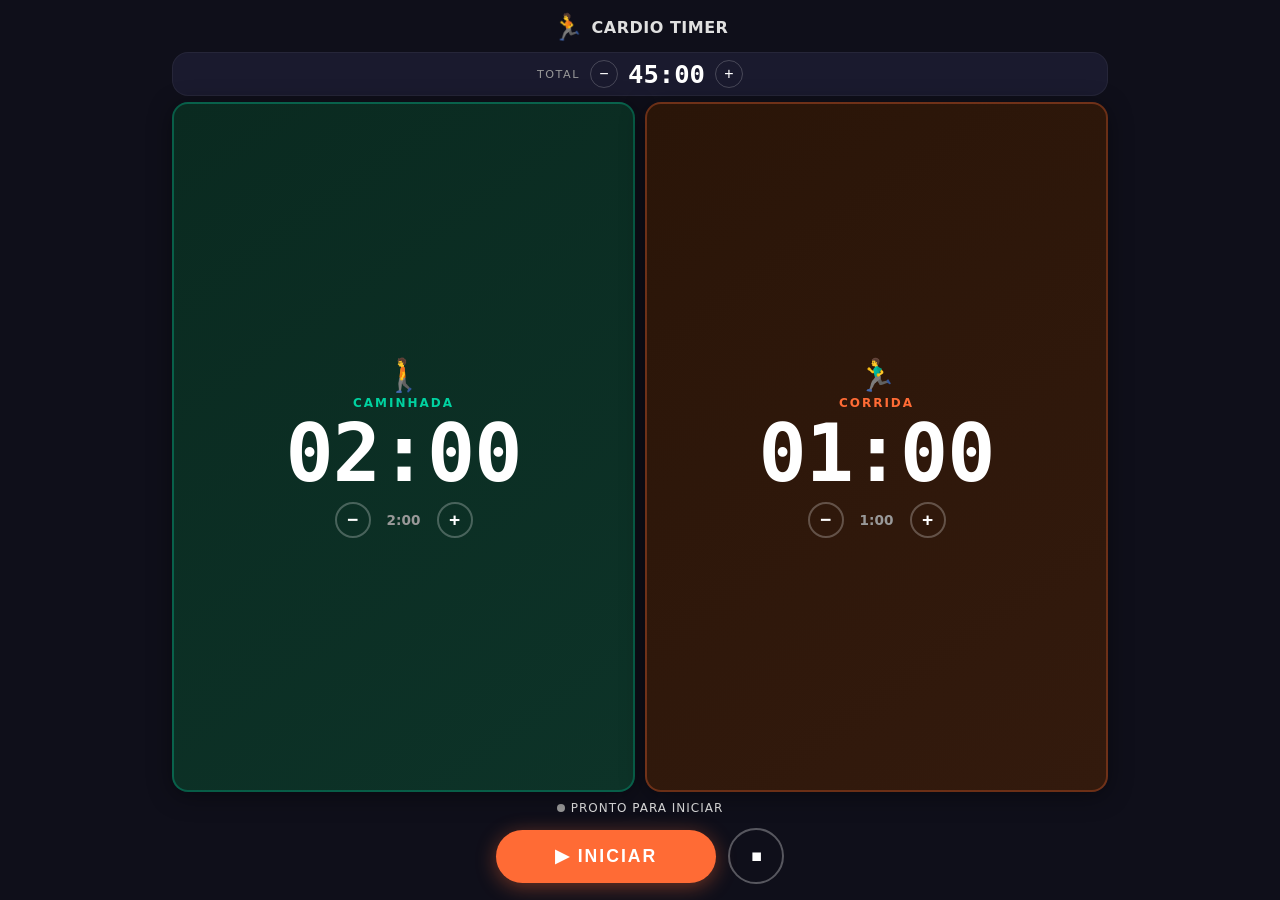
==== index.html @ 3038aa9a "Update index.html" ====
<!DOCTYPE html>
<html lang="pt-BR">
<head>
    <meta charset="UTF-8">
    <meta name="viewport" content="width=device-width, initial-scale=1.0, viewport-fit=cover, user-scalable=no">
    <meta name="theme-color" content="#0f0f1a">
    <meta name="apple-mobile-web-app-capable" content="yes">
    <meta name="apple-mobile-web-app-status-bar-style" content="black-translucent">
    <meta name="apple-mobile-web-app-title" content="Cardio Timer">
    <link rel="manifest" href="manifest.json">
    <link rel="icon" href="data:image/svg+xml,<svg xmlns='http://www.w3.org/2000/svg' viewBox='0 0 100 100'><text y='.9em' font-size='90'>🏃</text></svg>">
    <title>Cardio Timer - Treino de Esteira</title>
    <style>
        :root {
            --bg: #0f0f1a;
            --card: #1a1a2e;
            --card-alt: #16213e;
            --accent: #ff6b35;
            --walk: #00d2a0;
            --run: #ff6b35;
            --text: #e0e0e0;
            --text-secondary: #999;
            --danger: #e63946;
            --flash: #ffe66d;
            --radius: 16px;
            --shadow: 0 4px 24px rgba(0, 0, 0, 0.4);
        }

        * {
            margin: 0;
            padding: 0;
            box-sizing: border-box;
        }

        html,
        body {
            width: 100%;
            height: 100%;
            overflow: hidden;
            font-family: 'Segoe UI', system-ui, -apple-system, sans-serif;
            background: var(--bg);
            color: var(--text);
            -webkit-tap-highlight-color: transparent;
            user-select: none;
            -webkit-user-select: none;
            -webkit-font-smoothing: antialiased;
        }

        /* ========== FLASH OVERLAY ========== */
        #flash-overlay {
            position: fixed;
            inset: 0;
            background: rgba(255, 230, 109, 0.7);
            z-index: 1000;
            pointer-events: none;
            opacity: 0;
            transition: opacity 0.1s;
        }
        #flash-overlay.active {
            animation: flashPulse 0.5s ease-in-out 8;
        }
        @keyframes flashPulse {
            0%,
            100% {
                opacity: 0;
            }
            50% {
                opacity: 0.85;
            }
        }

        /* ========== MAIN CONTAINER ========== */
        #app {
            display: flex;
            flex-direction: column;
            height: 100%;
            width: 100%;
            max-width: 960px;
            margin: 0 auto;
            padding: 8px 12px;
            gap: 6px;
        }

        /* ========== HEADER ========== */
        header {
            display: flex;
            align-items: center;
            justify-content: center;
            gap: 8px;
            padding: 4px 0;
            flex-shrink: 0;
        }
        header .logo {
            font-size: 1.6rem;
        }
        header h1 {
            font-size: 1rem;
            font-weight: 600;
            letter-spacing: 0.5px;
            color: var(--text);
            white-space: nowrap;
        }

        /* ========== TOTAL TIMER (smaller) ========== */
        #total-timer-section {
            display: flex;
            align-items: center;
            justify-content: center;
            gap: 10px;
            flex-shrink: 0;
            background: var(--card);
            border-radius: var(--radius);
            padding: 6px 16px;
            border: 1px solid rgba(255, 255, 255, 0.05);
        }
        #total-timer-section .label {
            font-size: 0.7rem;
            text-transform: uppercase;
            letter-spacing: 1.5px;
            color: var(--text-secondary);
        }
        #total-timer-display {
            font-size: 1.6rem;
            font-weight: 700;
            font-variant-numeric: tabular-nums;
            font-family: 'SF Mono', 'JetBrains Mono', 'Consolas', monospace;
            color: #fff;
            min-width: 70px;
            text-align: center;
        }
        #total-timer-section .adjust-btn {
            width: 28px;
            height: 28px;
            border-radius: 50%;
            border: 1px solid rgba(255, 255, 255, 0.2);
            background: transparent;
            color: #fff;
            font-size: 1rem;
            cursor: pointer;
            display: flex;
            align-items: center;
            justify-content: center;
            transition: all 0.15s;
            flex-shrink: 0;
        }
        #total-timer-section .adjust-btn:active {
            background: rgba(255, 255, 255, 0.15);
        }
        #total-timer-section .adjust-btn:disabled {
            opacity: 0.3;
            pointer-events: none;
        }

        /* ========== MAIN TIMERS (walk & run) ========== */
        #main-timers {
            display: flex;
            gap: 10px;
            flex: 1;
            min-height: 0;
        }
        .timer-card {
            flex: 1;
            display: flex;
            flex-direction: column;
            align-items: center;
            justify-content: center;
            border-radius: var(--radius);
            padding: 12px;
            box-shadow: var(--shadow);
            transition: all 0.3s;
            position: relative;
            overflow: hidden;
            min-height: 0;
        }
        .timer-card.walking {
            background: linear-gradient(145deg, #0a2a20, #0d3328);
            border: 2px solid rgba(0, 210, 160, 0.3);
        }
        .timer-card.running {
            background: linear-gradient(145deg, #2a1508, #331a0d);
            border: 2px solid rgba(255, 107, 53, 0.3);
        }
        .timer-card.active-phase {
            border-width: 3px;
            transform: scale(1.02);
            z-index: 2;
        }
        .timer-card.walking.active-phase {
            border-color: var(--walk);
            box-shadow: 0 0 30px rgba(0, 210, 160, 0.25);
        }
        .timer-card.running.active-phase {
            border-color: var(--run);
            box-shadow: 0 0 30px rgba(255, 107, 53, 0.25);
        }
        .timer-card .phase-icon {
            font-size: 2rem;
            margin-bottom: 2px;
        }
        .timer-card .phase-label {
            font-size: 0.75rem;
            text-transform: uppercase;
            letter-spacing: 2px;
            font-weight: 600;
            margin-bottom: 4px;
        }
        .timer-card.walking .phase-label {
            color: var(--walk);
        }
        .timer-card.running .phase-label {
            color: var(--run);
        }
        .timer-card .time-display {
            font-size: clamp(2.8rem, 8vw, 5rem);
            font-weight: 800;
            font-variant-numeric: tabular-nums;
            font-family: 'SF Mono', 'JetBrains Mono', 'Consolas', monospace;
            color: #fff;
            line-height: 1;
            letter-spacing: -1px;
        }
        .timer-card .time-settings {
            display: flex;
            align-items: center;
            gap: 8px;
            margin-top: 8px;
        }
        .timer-card .adj-btn {
            width: 36px;
            height: 36px;
            border-radius: 50%;
            border: 2px solid rgba(255, 255, 255, 0.25);
            background: transparent;
            color: #fff;
            font-size: 1.2rem;
            font-weight: 700;
            cursor: pointer;
            display: flex;
            align-items: center;
            justify-content: center;
            transition: all 0.15s;
        }
        .timer-card .adj-btn:active {
            background: rgba(255, 255, 255, 0.2);
            transform: scale(0.92);
        }
        .timer-card .adj-btn:disabled {
            opacity: 0.25;
            pointer-events: none;
        }
        .timer-card .set-value {
            font-size: 0.85rem;
            font-weight: 600;
            color: var(--text-secondary);
            min-width: 50px;
            text-align: center;
        }

        /* ========== STATUS BAR ========== */
        #status-bar {
            text-align: center;
            font-size: 0.75rem;
            font-weight: 500;
            letter-spacing: 1px;
            text-transform: uppercase;
            flex-shrink: 0;
            min-height: 20px;
            display: flex;
            align-items: center;
            justify-content: center;
            gap: 6px;
        }
        #status-bar .dot {
            width: 8px;
            height: 8px;
            border-radius: 50%;
            display: inline-block;
        }
        #status-bar .dot.walk {
            background: var(--walk);
        }
        #status-bar .dot.run {
            background: var(--run);
        }
        #status-bar .dot.idle {
            background: var(--text-secondary);
        }
        #status-bar .dot.finished {
            background: var(--flash);
        }

        /* ========== CONTROLS ========== */
        #controls {
            display: flex;
            gap: 12px;
            flex-shrink: 0;
            padding: 4px 0 8px;
            align-items: center;
            justify-content: center;
        }
        #btn-start {
            flex: 1;
            max-width: 220px;
            padding: 16px;
            border: none;
            border-radius: 50px;
            font-size: 1.1rem;
            font-weight: 700;
            text-transform: uppercase;
            letter-spacing: 2px;
            cursor: pointer;
            transition: all 0.2s;
            background: var(--accent);
            color: #fff;
            box-shadow: 0 4px 20px rgba(255, 107, 53, 0.4);
        }
        #btn-start:active {
            transform: scale(0.95);
            box-shadow: 0 2px 10px rgba(255, 107, 53, 0.3);
        }
        #btn-start.running-state {
            background: #555;
            box-shadow: none;
            pointer-events: none;
            opacity: 0.6;
        }
        #btn-stop {
            width: 56px;
            height: 56px;
            border-radius: 50%;
            border: 2px solid rgba(255, 255, 255, 0.3);
            background: transparent;
            color: #fff;
            font-size: 0.8rem;
            font-weight: 700;
            cursor: pointer;
            transition: all 0.2s;
            display: flex;
            align-items: center;
            justify-content: center;
            flex-shrink: 0;
        }
        #btn-stop:active {
            background: rgba(255, 255, 255, 0.1);
        }
        #btn-stop.confirming {
            border-color: var(--danger);
            background: rgba(230, 57, 70, 0.2);
            color: var(--danger);
            animation: confirmPulse 0.8s ease-in-out infinite;
            font-size: 0.65rem;
            width: auto;
            padding: 0 14px;
            border-radius: 28px;
            white-space: nowrap;
        }
        @keyframes confirmPulse {
            0%,
            100% {
                box-shadow: 0 0 0 0 rgba(230, 57, 70, 0.5);
            }
            50% {
                box-shadow: 0 0 0 12px rgba(230, 57, 70, 0);
            }
        }

        /* ========== RESPONSIVE: PORTRAIT FALLBACK ========== */
        @media (orientation: portrait) {
            #main-timers {
                flex-direction: column;
            }
            .timer-card .time-display {
                font-size: clamp(2.2rem, 10vw, 3.5rem);
            }
            #total-timer-display {
                font-size: 1.3rem;
            }
            header h1 {
                font-size: 0.9rem;
            }
        }

        /* ========== RESPONSIVE: VERY SMALL SCREENS ========== */
        @media (max-height: 400px) {
            #app {
                padding: 4px 8px;
                gap: 3px;
            }
            .timer-card {
                padding: 6px;
            }
            .timer-card .time-display {
                font-size: 2rem;
            }
            .timer-card .phase-icon {
                font-size: 1.3rem;
            }
            .timer-card .phase-label {
                font-size: 0.6rem;
                letter-spacing: 1px;
            }
            .timer-card .adj-btn {
                width: 28px;
                height: 28px;
                font-size: 1rem;
            }
            #total-timer-display {
                font-size: 1.1rem;
            }
            #btn-start {
                padding: 10px;
                font-size: 0.9rem;
            }
            #btn-stop {
                width: 40px;
                height: 40px;
                font-size: 0.65rem;
            }
        }
    </style>
</head>
<body>

    <!-- Flash overlay -->
    <div id="flash-overlay"></div>

    <!-- App -->
    <div id="app">
        <!-- Header -->
        <header>
            <span class="logo">🏃</span>
            <h1>CARDIO TIMER</h1>
        </header>

        <!-- Total Timer (smaller, less prominent) -->
        <div id="total-timer-section">
            <span class="label">TOTAL</span>
            <button class="adjust-btn" id="total-minus" title="Reduzir 5 min">−</button>
            <span id="total-timer-display">45:00</span>
            <button class="adjust-btn" id="total-plus" title="Aumentar 5 min">+</button>
        </div>

        <!-- Main Timers: Walking & Running -->
        <div id="main-timers">
            <!-- Walking Card -->
            <div class="timer-card walking" id="walk-card">
                <span class="phase-icon">🚶</span>
                <span class="phase-label">Caminhada</span>
                <span class="time-display" id="walk-display">02:00</span>
                <div class="time-settings">
                    <button class="adj-btn" id="walk-minus" title="−30s">−</button>
                    <span class="set-value" id="walk-set-value">2:00</span>
                    <button class="adj-btn" id="walk-plus" title="+30s">+</button>
                </div>
            </div>

            <!-- Running Card -->
            <div class="timer-card running" id="run-card">
                <span class="phase-icon">🏃‍♂️</span>
                <span class="phase-label">Corrida</span>
                <span class="time-display" id="run-display">01:00</span>
                <div class="time-settings">
                    <button class="adj-btn" id="run-minus" title="−30s">−</button>
                    <span class="set-value" id="run-set-value">1:00</span>
                    <button class="adj-btn" id="run-plus" title="+30s">+</button>
                </div>
            </div>
        </div>

        <!-- Status Bar -->
        <div id="status-bar">
            <span class="dot idle" id="status-dot"></span>
            <span id="status-text">Pronto para iniciar</span>
        </div>

        <!-- Controls -->
        <div id="controls">
            <button id="btn-start">▶ INICIAR</button>
            <button id="btn-stop" disabled>⏹</button>
        </div>
    </div>

    <script>
        (function() {
            // ─────────────────────────────────────
            // DOM ELEMENTS
            // ─────────────────────────────────────
            const $ = (sel) => document.querySelector(sel);

            const totalDisplay = $('#total-timer-display');
            const walkDisplay = $('#walk-display');
            const runDisplay = $('#run-display');
            const walkSetValue = $('#walk-set-value');
            const runSetValue = $('#run-set-value');
            const walkCard = $('#walk-card');
            const runCard = $('#run-card');
            const flashOverlay = $('#flash-overlay');
            const statusDot = $('#status-dot');
            const statusText = $('#status-text');
            const btnStart = $('#btn-start');
            const btnStop = $('#btn-stop');
            const totalMinus = $('#total-minus');
            const totalPlus = $('#total-plus');
            const walkMinus = $('#walk-minus');
            const walkPlus = $('#walk-plus');
            const runMinus = $('#run-minus');
            const runPlus = $('#run-plus');

            // ─────────────────────────────────────
            // AUDIO CONTEXT (lazy init)
            // ─────────────────────────────────────
            let audioCtx = null;

            function getAudioContext() {
                if (!audioCtx) {
                    audioCtx = new(window.AudioContext || window.webkitAudioContext)();
                }
                if (audioCtx.state === 'suspended') {
                    audioCtx.resume();
                }
                return audioCtx;
            }

            function playBeep(frequency = 880, duration = 0.18, volume = 0.5) {
                try {
                    const ctx = getAudioContext();
                    const osc = ctx.createOscillator();
                    const gain = ctx.createGain();
                    osc.connect(gain);
                    gain.connect(ctx.destination);
                    osc.type = 'square';
                    osc.frequency.value = frequency;
                    gain.gain.setValueAtTime(volume, ctx.currentTime);
                    gain.gain.exponentialRampToValueAtTime(0.001, ctx.currentTime + duration);
                    osc.start(ctx.currentTime);
                    osc.stop(ctx.currentTime + duration);
                } catch (e) {
                    // Audio not available — fail silently
                }
            }

            function playBeepSequence(count = 5, intervalMs = 600) {
                for (let i = 0; i < count; i++) {
                    setTimeout(() => playBeep(880, 0.18, 0.5), i * intervalMs);
                }
            }

            // ─────────────────────────────────────
            // FLASH
            // ─────────────────────────────────────
            function triggerFlash(durationMs = 4000) {
                flashOverlay.classList.add('active');
                setTimeout(() => {
                    flashOverlay.classList.remove('active');
                }, durationMs);
            }

            // ─────────────────────────────────────
            // STATE
            // ─────────────────────────────────────
            const STATE = {
                IDLE: 'idle',
                WALKING: 'walking',
                TRANSITION_TO_RUN: 'transition_to_run',
                RUNNING: 'running',
                TRANSITION_TO_WALK: 'transition_to_walk',
                FINISHED: 'finished',
            };

            let currentState = STATE.IDLE;
            let totalSeconds = 45 * 60; // default 45 min
            let walkSeconds = 2 * 60; // default 2 min
            let runSeconds = 1 * 60; // default 1 min

            // Runtime tracking
            let workoutStartTime = null;
            let phaseStartTime = null;
            let phaseDuration = 0; // current phase duration in seconds
            let transitionEndTime = null;
            let timerInterval = null;
            let stopPressTimer = null;
            let stopFirstPressTime = null;
            let totalElapsedBeforePause = 0; // not used here — total runs continuously

            // ─────────────────────────────────────
            // PERSISTENCE (localStorage)
            // ─────────────────────────────────────
            function saveSettings() {
                const data = { totalSeconds, walkSeconds, runSeconds };
                try {
                    localStorage.setItem('cardio-timer-settings', JSON.stringify(data));
                } catch (e) { /* ignore */ }
            }

            function loadSettings() {
                try {
                    const raw = localStorage.getItem('cardio-timer-settings');
                    if (raw) {
                        const data = JSON.parse(raw);
                        if (typeof data.totalSeconds === 'number' && data.totalSeconds >= 60) totalSeconds =
                            data.totalSeconds;
                        if (typeof data.walkSeconds === 'number' && data.walkSeconds >= 30) walkSeconds = data
                            .walkSeconds;
                        if (typeof data.runSeconds === 'number' && data.runSeconds >= 30) runSeconds = data.runSeconds;
                    }
                } catch (e) { /* use defaults */ }
            }

            // ─────────────────────────────────────
            // FORMATTING
            // ─────────────────────────────────────
            function formatTime(totalSec) {
                const sec = Math.max(0, Math.floor(totalSec));
                const m = Math.floor(sec / 60);
                const s = sec % 60;
                return String(m).padStart(2, '0') + ':' + String(s).padStart(2, '0');
            }

            function formatSetValue(totalSec) {
                const m = Math.floor(totalSec / 60);
                const s = totalSec % 60;
                if (s === 0) return m + ':00';
                return m + ':' + String(s).padStart(2, '0');
            }

            // ─────────────────────────────────────
            // DISPLAY UPDATES
            // ─────────────────────────────────────
            function updateTotalDisplay() {
                totalDisplay.textContent = formatTime(totalSeconds);
            }

            function updateWalkDisplay() {
                walkDisplay.textContent = formatTime(walkSeconds);
                walkSetValue.textContent = formatSetValue(walkSeconds);
            }

            function updateRunDisplay() {
                runDisplay.textContent = formatTime(runSeconds);
                runSetValue.textContent = formatSetValue(runSeconds);
            }

            function updateAllDisplays() {
                updateTotalDisplay();
                updateWalkDisplay();
                updateRunDisplay();
            }

            // ─────────────────────────────────────
            // UI STATE HELPERS
            // ─────────────────────────────────────
            function setControlsEnabled(enabled) {
                totalMinus.disabled = !enabled;
                totalPlus.disabled = !enabled;
                walkMinus.disabled = !enabled;
                walkPlus.disabled = !enabled;
                runMinus.disabled = !enabled;
                runPlus.disabled = !enabled;
                btnStop.disabled = enabled ? false : true;
            }

            function highlightActivePhase(phase) {
                walkCard.classList.remove('active-phase');
                runCard.classList.remove('active-phase');
                if (phase === 'walk') walkCard.classList.add('active-phase');
                if (phase === 'run') runCard.classList.add('active-phase');
            }

            function updateStatusDot(className) {
                statusDot.className = 'dot ' + className;
            }

            function resetStopButton() {
                btnStop.classList.remove('confirming');
                btnStop.textContent = '⏹';
                if (stopPressTimer) clearTimeout(stopPressTimer);
                stopPressTimer = null;
                stopFirstPressTime = null;
            }

            // ─────────────────────────────────────
            // CORE LOGIC
            // ─────────────────────────────────────
            function getRemainingTotal() {
                if (!workoutStartTime) return totalSeconds;
                const elapsed = (Date.now() - workoutStartTime) / 1000;
                return Math.max(0, totalSeconds - elapsed);
            }

            function getRemainingPhase() {
                if (!phaseStartTime) return 0;
                if (transitionEndTime) {
                    // During transition, phase is over
                    return 0;
                }
                const elapsed = (Date.now() - phaseStartTime) / 1000;
                return Math.max(0, phaseDuration - elapsed);
            }

            function startPhase(phase) {
                phaseStartTime = Date.now();
                transitionEndTime = null;

                if (phase === 'walk') {
                    phaseDuration = walkSeconds;
                    currentState = STATE.WALKING;
                    highlightActivePhase('walk');
                    updateStatusDot('walk');
                    statusText.textContent = 'Caminhada em andamento...';
                } else if (phase === 'run') {
                    phaseDuration = runSeconds;
                    currentState = STATE.RUNNING;
                    highlightActivePhase('run');
                    updateStatusDot('run');
                    statusText.textContent = 'Corrida em andamento...';
                }
            }

            function startTransition(nextPhase) {
                const transitionDuration = 4; // seconds
                transitionEndTime = Date.now() + transitionDuration * 1000;
                phaseStartTime = null;
                phaseDuration = 0;

                if (nextPhase === 'run') {
                    currentState = STATE.TRANSITION_TO_RUN;
                    highlightActivePhase('walk'); // still highlight walk until transition ends
                    updateStatusDot('walk');
                    statusText.textContent = 'Prepare-se para CORRER!';
                } else {
                    currentState = STATE.TRANSITION_TO_WALK;
                    highlightActivePhase('run');
                    updateStatusDot('run');
                    statusText.textContent = 'Prepare-se para CAMINHAR!';
                }

                // Trigger beeps + flash
                playBeepSequence(5, 600);
                triggerFlash(4000);

                // After transition, start next phase
                const next = (nextPhase === 'run') ? 'run' : 'walk';
                setTimeout(() => {
                    // Only start if still in transition state (workout not finished/stopped)
                    if (currentState === STATE.TRANSITION_TO_RUN || currentState === STATE.TRANSITION_TO_WALK) {
                        startPhase(next);
                    }
                }, transitionDuration * 1000);
            }

            function finishWorkout() {
                currentState = STATE.FINISHED;
                clearInterval(timerInterval);
                timerInterval = null;
                highlightActivePhase(null);
                updateStatusDot('finished');
                statusText.textContent = '🏁 Treino concluído! Parabéns!';
                btnStart.textContent = '▶ INICIAR';
                btnStart.classList.remove('running-state');
                setControlsEnabled(true);
                resetStopButton();
                btnStop.disabled = true;
                workoutStartTime = null;
                phaseStartTime = null;
                transitionEndTime = null;

                // Victory beeps
                playBeepSequence(3, 200);
                setTimeout(() => playBeep(1100, 0.4, 0.6), 600);
                triggerFlash(2000);

                updateAllDisplays();
            }

            function stopWorkout() {
                clearInterval(timerInterval);
                timerInterval = null;
                currentState = STATE.IDLE;
                highlightActivePhase(null);
                updateStatusDot('idle');
                statusText.textContent = 'Pronto para iniciar';
                btnStart.textContent = '▶ INICIAR';
                btnStart.classList.remove('running-state');
                setControlsEnabled(true);
                resetStopButton();
                btnStop.disabled = true;
                workoutStartTime = null;
                phaseStartTime = null;
                transitionEndTime = null;
                updateAllDisplays();
            }

            function tick() {
                const remainingTotal = getRemainingTotal();

                // Update total display
                totalDisplay.textContent = formatTime(remainingTotal);

                // Check if total time is up
                if (remainingTotal <= 0) {
                    finishWorkout();
                    return;
                }

                // Check if transition is complete
                if (transitionEndTime && Date.now() >= transitionEndTime) {
                    // Transition should have been handled by setTimeout in startTransition
                    // This is a safety net
                    if (currentState === STATE.TRANSITION_TO_RUN) {
                        startPhase('run');
                    } else if (currentState === STATE.TRANSITION_TO_WALK) {
                        startPhase('walk');
                    }
                }

                // Update phase display
                if (currentState === STATE.WALKING || currentState === STATE.RUNNING) {
                    const remainingPhase = getRemainingPhase();
                    if (currentState === STATE.WALKING) {
                        walkDisplay.textContent = formatTime(remainingPhase);
                        if (remainingPhase <= 0) {
                            startTransition('run');
                        }
                    } else if (currentState === STATE.RUNNING) {
                        runDisplay.textContent = formatTime(remainingPhase);
                        if (remainingPhase <= 0) {
                            startTransition('walk');
                        }
                    }
                }

                // During transition, show 00:00 on the just-finished timer
                if (currentState === STATE.TRANSITION_TO_RUN) {
                    walkDisplay.textContent = '00:00';
                } else if (currentState === STATE.TRANSITION_TO_WALK) {
                    runDisplay.textContent = '00:00';
                }
            }

            // ─────────────────────────────────────
            // BUTTON HANDLERS
            // ─────────────────────────────────────
            function handleStart() {
                if (currentState === STATE.IDLE || currentState === STATE.FINISHED) {
                    // Start workout
                    saveSettings();
                    workoutStartTime = Date.now();
                    setControlsEnabled(false);
                    btnStart.textContent = '🏃 EM ANDAMENTO';
                    btnStart.classList.add('running-state');
                    btnStop.disabled = false;
                    resetStopButton();
                    updateAllDisplays();
                    startPhase('walk');

                    // Start tick loop
                    timerInterval = setInterval(tick, 100);
                }
            }

            function handleStop() {
                if (currentState === STATE.IDLE || currentState === STATE.FINISHED) return;
                if (!btnStop.disabled && timerInterval) {
                    const now = Date.now();

                    if (!stopFirstPressTime || (now - stopFirstPressTime) > 5000) {
                        // First press (or previous press expired)
                        stopFirstPressTime = now;
                        btnStop.classList.add('confirming');
                        btnStop.textContent = 'CONFIRMAR';
                        statusText.textContent = 'Pressione novamente para PARAR';

                        // Reset after 5 seconds
                        if (stopPressTimer) clearTimeout(stopPressTimer);
                        stopPressTimer = setTimeout(() => {
                            resetStopButton();
                            // Restore status text
                            if (currentState === STATE.WALKING) statusText.textContent =
                                'Caminhada em andamento...';
                            else if (currentState === STATE.RUNNING) statusText.textContent =
                                'Corrida em andamento...';
                            else if (currentState === STATE.TRANSITION_TO_RUN) statusText.textContent =
                                'Prepare-se para CORRER!';
                            else if (currentState === STATE.TRANSITION_TO_WALK) statusText.textContent =
                                'Prepare-se para CAMINHAR!';
                        }, 5000);
                    } else {
                        // Second press within 5 seconds → STOP
                        stopWorkout();
                    }
                }
            }

            // ─────────────────────────────────────
            // ADJUSTMENT HANDLERS
            // ─────────────────────────────────────
            function adjustTotal(deltaMinutes) {
                if (currentState !== STATE.IDLE && currentState !== STATE.FINISHED) return;
                totalSeconds = Math.max(5 * 60, Math.min(180 * 60, totalSeconds + deltaMinutes * 60));
                updateTotalDisplay();
                saveSettings();
            }

            function adjustWalk(deltaSeconds) {
                if (currentState !== STATE.IDLE && currentState !== STATE.FINISHED) return;
                walkSeconds = Math.max(30, Math.min(10 * 60, walkSeconds + deltaSeconds));
                updateWalkDisplay();
                saveSettings();
            }

            function adjustRun(deltaSeconds) {
                if (currentState !== STATE.IDLE && currentState !== STATE.FINISHED) return;
                runSeconds = Math.max(30, Math.min(10 * 60, runSeconds + deltaSeconds));
                updateRunDisplay();
                saveSettings();
            }

            // ─────────────────────────────────────
            // EVENT LISTENERS
            // ─────────────────────────────────────
            btnStart.addEventListener('click', handleStart);
            btnStop.addEventListener('click', handleStop);
            totalMinus.addEventListener('click', () => adjustTotal(-5));
            totalPlus.addEventListener('click', () => adjustTotal(5));
            walkMinus.addEventListener('click', () => adjustWalk(-30));
            walkPlus.addEventListener('click', () => adjustWalk(30));
            runMinus.addEventListener('click', () => adjustRun(-30));
            runPlus.addEventListener('click', () => adjustRun(30));

            // Prevent double-tap zoom on buttons
            document.querySelectorAll('button').forEach(btn => {
                btn.addEventListener('touchstart', function(e) {
                    e.preventDefault();
                    this.click();
                }, { passive: false });
            });

            // ─────────────────────────────────────
            // INIT
            // ─────────────────────────────────────
            loadSettings();
            updateAllDisplays();
            setControlsEnabled(true);
            btnStop.disabled = true;
            updateStatusDot('idle');
            statusText.textContent = 'Pronto para iniciar';

            // ─────────────────────────────────────
            // SERVICE WORKER REGISTRATION
            // ─────────────────────────────────────
            if ('serviceWorker' in navigator) {
                window.addEventListener('load', () => {
                    navigator.serviceWorker.register('sw.js')
                        .then(reg => console.log('SW registrado:', reg.scope))
                        .catch(err => console.log('SW falhou:', err));
                });
            }
        })();
    </script>
</body>
</html>
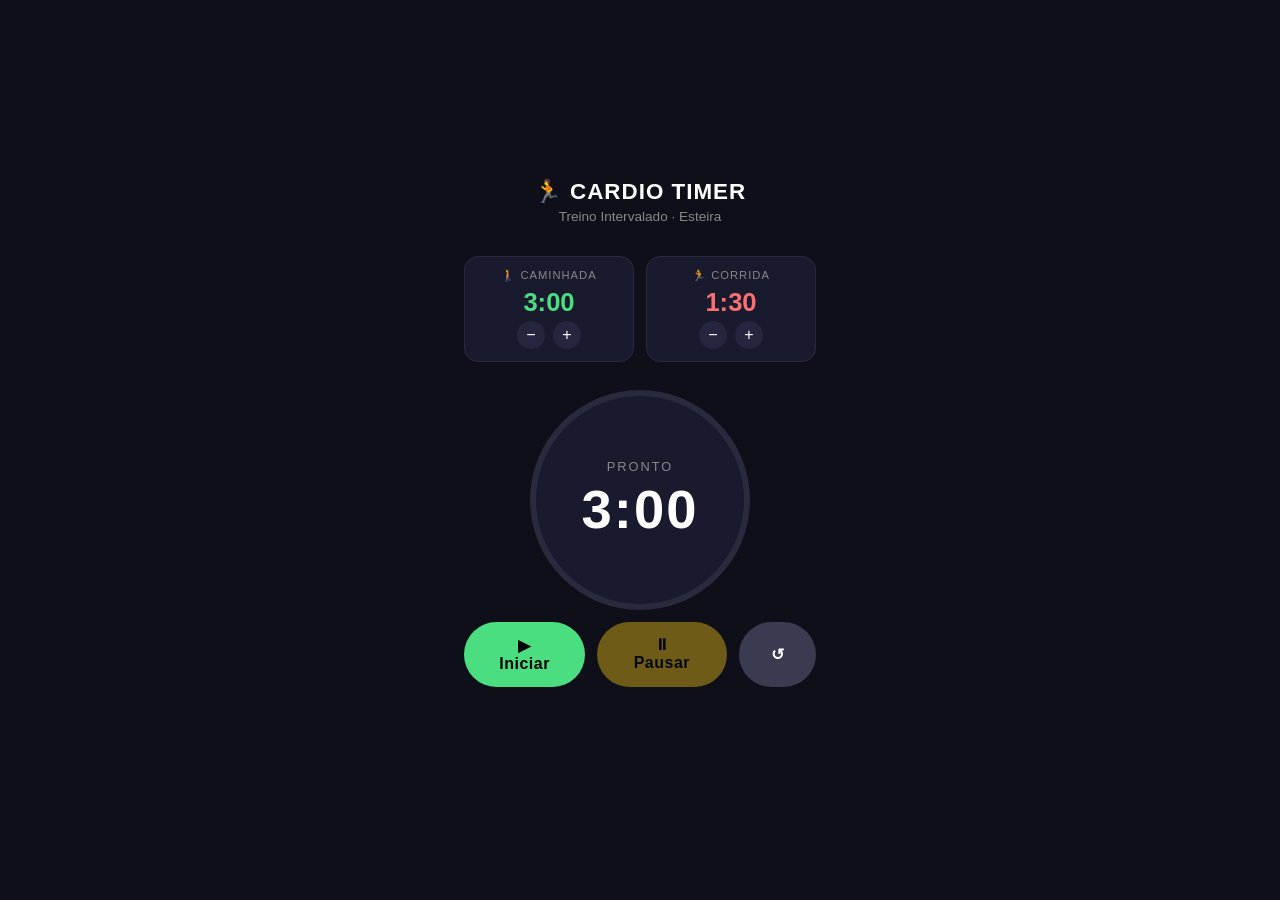
==== commit 9132531d: "Update index.html" ====
--- a/index.html
+++ b/index.html
@@ -2,960 +2,505 @@
 <html lang="pt-BR">
 <head>
     <meta charset="UTF-8">
-    <meta name="viewport" content="width=device-width, initial-scale=1.0, viewport-fit=cover, user-scalable=no">
+    <meta name="viewport" content="width=device-width, initial-scale=1.0">
+    <title>Cardio Timer - Treino de Esteira</title>
+    
+    <!-- PWA - Instalação como App -->
+    <link rel="manifest" href="manifest.json">
     <meta name="theme-color" content="#0f0f1a">
-    <meta name="apple-mobile-web-app-capable" content="yes">
-    <meta name="apple-mobile-web-app-status-bar-style" content="black-translucent">
-    <meta name="apple-mobile-web-app-title" content="Cardio Timer">
-    <link rel="manifest" href="manifest.json">
-    <link rel="icon" href="data:image/svg+xml,<svg xmlns='http://www.w3.org/2000/svg' viewBox='0 0 100 100'><text y='.9em' font-size='90'>🏃</text></svg>">
-    <title>Cardio Timer - Treino de Esteira</title>
+    
     <style>
-        :root {
-            --bg: #0f0f1a;
-            --card: #1a1a2e;
-            --card-alt: #16213e;
-            --accent: #ff6b35;
-            --walk: #00d2a0;
-            --run: #ff6b35;
-            --text: #e0e0e0;
-            --text-secondary: #999;
-            --danger: #e63946;
-            --flash: #ffe66d;
-            --radius: 16px;
-            --shadow: 0 4px 24px rgba(0, 0, 0, 0.4);
-        }
-
         * {
             margin: 0;
             padding: 0;
             box-sizing: border-box;
         }
 
-        html,
         body {
-            width: 100%;
-            height: 100%;
-            overflow: hidden;
-            font-family: 'Segoe UI', system-ui, -apple-system, sans-serif;
-            background: var(--bg);
-            color: var(--text);
-            -webkit-tap-highlight-color: transparent;
+            font-family: -apple-system, BlinkMacSystemFont, 'Segoe UI', Roboto, sans-serif;
+            background: #0f0f1a;
+            color: #fff;
+            min-height: 100vh;
+            display: flex;
+            justify-content: center;
+            align-items: center;
             user-select: none;
             -webkit-user-select: none;
-            -webkit-font-smoothing: antialiased;
-        }
-
-        /* ========== FLASH OVERLAY ========== */
-        #flash-overlay {
-            position: fixed;
-            inset: 0;
-            background: rgba(255, 230, 109, 0.7);
-            z-index: 1000;
-            pointer-events: none;
-            opacity: 0;
-            transition: opacity 0.1s;
-        }
-        #flash-overlay.active {
-            animation: flashPulse 0.5s ease-in-out 8;
-        }
-        @keyframes flashPulse {
-            0%,
-            100% {
-                opacity: 0;
-            }
-            50% {
-                opacity: 0.85;
-            }
-        }
-
-        /* ========== MAIN CONTAINER ========== */
-        #app {
-            display: flex;
-            flex-direction: column;
-            height: 100%;
+            -webkit-tap-highlight-color: transparent;
+            transition: background 0.6s ease;
+        }
+        
+        body.fase-caminhada { background: #0f2b1a; }
+        body.fase-corrida   { background: #2b0f0f; }
+        body.parado         { background: #0f0f1a; }
+        body.finalizado     { background: #1a1a0f; }
+
+        .container {
+            text-align: center;
+            padding: 24px;
             width: 100%;
-            max-width: 960px;
-            margin: 0 auto;
-            padding: 8px 12px;
-            gap: 6px;
-        }
-
-        /* ========== HEADER ========== */
-        header {
-            display: flex;
-            align-items: center;
-            justify-content: center;
-            gap: 8px;
-            padding: 4px 0;
-            flex-shrink: 0;
-        }
-        header .logo {
-            font-size: 1.6rem;
-        }
-        header h1 {
-            font-size: 1rem;
+            max-width: 400px;
+        }
+
+        h1 {
+            font-size: 1.4rem;
             font-weight: 600;
-            letter-spacing: 0.5px;
-            color: var(--text);
-            white-space: nowrap;
-        }
-
-        /* ========== TOTAL TIMER (smaller) ========== */
-        #total-timer-section {
-            display: flex;
-            align-items: center;
-            justify-content: center;
-            gap: 10px;
-            flex-shrink: 0;
-            background: var(--card);
-            border-radius: var(--radius);
-            padding: 6px 16px;
-            border: 1px solid rgba(255, 255, 255, 0.05);
-        }
-        #total-timer-section .label {
+            margin-bottom: 4px;
+            letter-spacing: 1px;
+        }
+
+        .subtitulo {
+            font-size: 0.85rem;
+            color: #888;
+            margin-bottom: 32px;
+        }
+
+        /* Painel de Configuração */
+        .config {
+            display: flex;
+            gap: 12px;
+            justify-content: center;
+            margin-bottom: 28px;
+            flex-wrap: wrap;
+        }
+
+        .config-item {
+            background: #1a1a2e;
+            border-radius: 14px;
+            padding: 12px 16px;
+            text-align: center;
+            flex: 1;
+            min-width: 100px;
+            border: 1px solid #2a2a3e;
+        }
+
+        .config-item label {
+            display: block;
             font-size: 0.7rem;
             text-transform: uppercase;
-            letter-spacing: 1.5px;
-            color: var(--text-secondary);
-        }
-        #total-timer-display {
+            letter-spacing: 1px;
+            color: #888;
+            margin-bottom: 6px;
+        }
+
+        .config-item .valor {
             font-size: 1.6rem;
             font-weight: 700;
-            font-variant-numeric: tabular-nums;
-            font-family: 'SF Mono', 'JetBrains Mono', 'Consolas', monospace;
+        }
+
+        .config-item.caminhada .valor { color: #4ade80; }
+        .config-item.corrida   .valor { color: #f87171; }
+
+        .config-btn {
+            display: flex;
+            gap: 8px;
+            justify-content: center;
+            margin-top: 4px;
+        }
+
+        .config-btn button {
+            background: #252540;
+            border: none;
             color: #fff;
-            min-width: 70px;
-            text-align: center;
-        }
-        #total-timer-section .adjust-btn {
             width: 28px;
             height: 28px;
             border-radius: 50%;
-            border: 1px solid rgba(255, 255, 255, 0.2);
-            background: transparent;
-            color: #fff;
             font-size: 1rem;
             cursor: pointer;
             display: flex;
             align-items: center;
             justify-content: center;
-            transition: all 0.15s;
-            flex-shrink: 0;
-        }
-        #total-timer-section .adjust-btn:active {
-            background: rgba(255, 255, 255, 0.15);
-        }
-        #total-timer-section .adjust-btn:disabled {
-            opacity: 0.3;
-            pointer-events: none;
-        }
-
-        /* ========== MAIN TIMERS (walk & run) ========== */
-        #main-timers {
-            display: flex;
-            gap: 10px;
-            flex: 1;
-            min-height: 0;
-        }
-        .timer-card {
-            flex: 1;
-            display: flex;
-            flex-direction: column;
+            transition: background 0.2s;
+        }
+
+        .config-btn button:active { background: #3a3a5a; }
+
+        /* Timer Principal */
+        .timer-circle {
+            width: 220px;
+            height: 220px;
+            border-radius: 50%;
+            border: 6px solid #2a2a3e;
+            display: flex;
             align-items: center;
             justify-content: center;
-            border-radius: var(--radius);
-            padding: 12px;
-            box-shadow: var(--shadow);
-            transition: all 0.3s;
-            position: relative;
-            overflow: hidden;
-            min-height: 0;
-        }
-        .timer-card.walking {
-            background: linear-gradient(145deg, #0a2a20, #0d3328);
-            border: 2px solid rgba(0, 210, 160, 0.3);
-        }
-        .timer-card.running {
-            background: linear-gradient(145deg, #2a1508, #331a0d);
-            border: 2px solid rgba(255, 107, 53, 0.3);
-        }
-        .timer-card.active-phase {
-            border-width: 3px;
-            transform: scale(1.02);
-            z-index: 2;
-        }
-        .timer-card.walking.active-phase {
-            border-color: var(--walk);
-            box-shadow: 0 0 30px rgba(0, 210, 160, 0.25);
-        }
-        .timer-card.running.active-phase {
-            border-color: var(--run);
-            box-shadow: 0 0 30px rgba(255, 107, 53, 0.25);
-        }
-        .timer-card .phase-icon {
-            font-size: 2rem;
-            margin-bottom: 2px;
-        }
-        .timer-card .phase-label {
-            font-size: 0.75rem;
+            margin: 0 auto 12px;
+            transition: border-color 0.6s ease;
+            background: #1a1a2e;
+        }
+
+        .fase-caminhada .timer-circle { border-color: #4ade80; }
+        .fase-corrida   .timer-circle { border-color: #f87171; }
+        .finalizado     .timer-circle { border-color: #facc15; }
+
+        .timer-texto {
+            text-align: center;
+        }
+
+        .timer-fase {
+            font-size: 0.8rem;
             text-transform: uppercase;
             letter-spacing: 2px;
+            color: #888;
+            margin-bottom: 4px;
+        }
+
+        .fase-caminhada .timer-fase { color: #4ade80; }
+        .fase-corrida   .timer-fase { color: #f87171; }
+        .finalizado     .timer-fase { color: #facc15; }
+
+        .timer-relogio {
+            font-size: 3.4rem;
+            font-weight: 700;
+            font-variant-numeric: tabular-nums;
+            letter-spacing: 2px;
+        }
+
+        /* Botões */
+        .botoes {
+            display: flex;
+            gap: 12px;
+            justify-content: center;
+            margin-bottom: 16px;
+        }
+
+        .btn {
+            padding: 14px 32px;
+            border-radius: 50px;
+            border: none;
+            font-size: 1rem;
             font-weight: 600;
-            margin-bottom: 4px;
-        }
-        .timer-card.walking .phase-label {
-            color: var(--walk);
-        }
-        .timer-card.running .phase-label {
-            color: var(--run);
-        }
-        .timer-card .time-display {
-            font-size: clamp(2.8rem, 8vw, 5rem);
-            font-weight: 800;
-            font-variant-numeric: tabular-nums;
-            font-family: 'SF Mono', 'JetBrains Mono', 'Consolas', monospace;
+            cursor: pointer;
+            letter-spacing: 0.5px;
+            transition: transform 0.1s, opacity 0.2s;
+        }
+
+        .btn:active { transform: scale(0.96); }
+
+        .btn-iniciar {
+            background: #4ade80;
+            color: #000;
+        }
+
+        .btn-pausar {
+            background: #facc15;
+            color: #000;
+        }
+
+        .btn-zerar {
+            background: #3a3a50;
             color: #fff;
-            line-height: 1;
-            letter-spacing: -1px;
-        }
-        .timer-card .time-settings {
-            display: flex;
-            align-items: center;
-            gap: 8px;
-            margin-top: 8px;
-        }
-        .timer-card .adj-btn {
-            width: 36px;
-            height: 36px;
+        }
+
+        .btn:disabled {
+            opacity: 0.4;
+            pointer-events: none;
+        }
+
+        /* Progresso */
+        .progresso {
+            display: flex;
+            gap: 4px;
+            justify-content: center;
+            margin-bottom: 20px;
+        }
+
+        .bolinha {
+            width: 10px;
+            height: 10px;
             border-radius: 50%;
-            border: 2px solid rgba(255, 255, 255, 0.25);
-            background: transparent;
-            color: #fff;
-            font-size: 1.2rem;
-            font-weight: 700;
-            cursor: pointer;
-            display: flex;
-            align-items: center;
-            justify-content: center;
-            transition: all 0.15s;
-        }
-        .timer-card .adj-btn:active {
-            background: rgba(255, 255, 255, 0.2);
-            transform: scale(0.92);
-        }
-        .timer-card .adj-btn:disabled {
-            opacity: 0.25;
-            pointer-events: none;
-        }
-        .timer-card .set-value {
-            font-size: 0.85rem;
-            font-weight: 600;
-            color: var(--text-secondary);
-            min-width: 50px;
-            text-align: center;
-        }
-
-        /* ========== STATUS BAR ========== */
-        #status-bar {
-            text-align: center;
+            background: #2a2a3e;
+            transition: background 0.3s;
+        }
+
+        .bolinha.feita     { background: #4ade80; }
+        .bolinha.feita.run { background: #f87171; }
+        .bolinha.atual     { background: #fff; transform: scale(1.4); }
+
+        /* Resumo */
+        .resumo {
             font-size: 0.75rem;
-            font-weight: 500;
-            letter-spacing: 1px;
-            text-transform: uppercase;
-            flex-shrink: 0;
-            min-height: 20px;
-            display: flex;
-            align-items: center;
-            justify-content: center;
-            gap: 6px;
-        }
-        #status-bar .dot {
-            width: 8px;
-            height: 8px;
-            border-radius: 50%;
-            display: inline-block;
-        }
-        #status-bar .dot.walk {
-            background: var(--walk);
-        }
-        #status-bar .dot.run {
-            background: var(--run);
-        }
-        #status-bar .dot.idle {
-            background: var(--text-secondary);
-        }
-        #status-bar .dot.finished {
-            background: var(--flash);
-        }
-
-        /* ========== CONTROLS ========== */
-        #controls {
-            display: flex;
-            gap: 12px;
-            flex-shrink: 0;
-            padding: 4px 0 8px;
-            align-items: center;
-            justify-content: center;
-        }
-        #btn-start {
-            flex: 1;
-            max-width: 220px;
-            padding: 16px;
-            border: none;
-            border-radius: 50px;
-            font-size: 1.1rem;
-            font-weight: 700;
-            text-transform: uppercase;
-            letter-spacing: 2px;
-            cursor: pointer;
-            transition: all 0.2s;
-            background: var(--accent);
-            color: #fff;
-            box-shadow: 0 4px 20px rgba(255, 107, 53, 0.4);
-        }
-        #btn-start:active {
-            transform: scale(0.95);
-            box-shadow: 0 2px 10px rgba(255, 107, 53, 0.3);
-        }
-        #btn-start.running-state {
-            background: #555;
-            box-shadow: none;
-            pointer-events: none;
-            opacity: 0.6;
-        }
-        #btn-stop {
-            width: 56px;
-            height: 56px;
-            border-radius: 50%;
-            border: 2px solid rgba(255, 255, 255, 0.3);
-            background: transparent;
-            color: #fff;
-            font-size: 0.8rem;
-            font-weight: 700;
-            cursor: pointer;
-            transition: all 0.2s;
-            display: flex;
-            align-items: center;
-            justify-content: center;
-            flex-shrink: 0;
-        }
-        #btn-stop:active {
-            background: rgba(255, 255, 255, 0.1);
-        }
-        #btn-stop.confirming {
-            border-color: var(--danger);
-            background: rgba(230, 57, 70, 0.2);
-            color: var(--danger);
-            animation: confirmPulse 0.8s ease-in-out infinite;
-            font-size: 0.65rem;
-            width: auto;
-            padding: 0 14px;
-            border-radius: 28px;
-            white-space: nowrap;
-        }
-        @keyframes confirmPulse {
-            0%,
-            100% {
-                box-shadow: 0 0 0 0 rgba(230, 57, 70, 0.5);
-            }
-            50% {
-                box-shadow: 0 0 0 12px rgba(230, 57, 70, 0);
-            }
-        }
-
-        /* ========== RESPONSIVE: PORTRAIT FALLBACK ========== */
-        @media (orientation: portrait) {
-            #main-timers {
-                flex-direction: column;
-            }
-            .timer-card .time-display {
-                font-size: clamp(2.2rem, 10vw, 3.5rem);
-            }
-            #total-timer-display {
-                font-size: 1.3rem;
-            }
-            header h1 {
-                font-size: 0.9rem;
-            }
-        }
-
-        /* ========== RESPONSIVE: VERY SMALL SCREENS ========== */
-        @media (max-height: 400px) {
-            #app {
-                padding: 4px 8px;
-                gap: 3px;
-            }
-            .timer-card {
-                padding: 6px;
-            }
-            .timer-card .time-display {
-                font-size: 2rem;
-            }
-            .timer-card .phase-icon {
-                font-size: 1.3rem;
-            }
-            .timer-card .phase-label {
-                font-size: 0.6rem;
-                letter-spacing: 1px;
-            }
-            .timer-card .adj-btn {
-                width: 28px;
-                height: 28px;
-                font-size: 1rem;
-            }
-            #total-timer-display {
-                font-size: 1.1rem;
-            }
-            #btn-start {
-                padding: 10px;
-                font-size: 0.9rem;
-            }
-            #btn-stop {
-                width: 40px;
-                height: 40px;
-                font-size: 0.65rem;
-            }
+            color: #666;
+        }
+
+        .resumo span {
+            color: #aaa;
         }
     </style>
 </head>
-<body>
-
-    <!-- Flash overlay -->
-    <div id="flash-overlay"></div>
-
-    <!-- App -->
-    <div id="app">
-        <!-- Header -->
-        <header>
-            <span class="logo">🏃</span>
-            <h1>CARDIO TIMER</h1>
-        </header>
-
-        <!-- Total Timer (smaller, less prominent) -->
-        <div id="total-timer-section">
-            <span class="label">TOTAL</span>
-            <button class="adjust-btn" id="total-minus" title="Reduzir 5 min">−</button>
-            <span id="total-timer-display">45:00</span>
-            <button class="adjust-btn" id="total-plus" title="Aumentar 5 min">+</button>
-        </div>
-
-        <!-- Main Timers: Walking & Running -->
-        <div id="main-timers">
-            <!-- Walking Card -->
-            <div class="timer-card walking" id="walk-card">
-                <span class="phase-icon">🚶</span>
-                <span class="phase-label">Caminhada</span>
-                <span class="time-display" id="walk-display">02:00</span>
-                <div class="time-settings">
-                    <button class="adj-btn" id="walk-minus" title="−30s">−</button>
-                    <span class="set-value" id="walk-set-value">2:00</span>
-                    <button class="adj-btn" id="walk-plus" title="+30s">+</button>
+<body class="parado">
+
+    <div class="container">
+        <h1>🏃 CARDIO TIMER</h1>
+        <p class="subtitulo">Treino Intervalado · Esteira</p>
+
+        <!-- Configuração -->
+        <div class="config">
+            <div class="config-item caminhada">
+                <label>🚶 Caminhada</label>
+                <div class="valor" id="cfgCaminhada">3:00</div>
+                <div class="config-btn">
+                    <button onclick="ajustarTempo('caminhada', -30)">−</button>
+                    <button onclick="ajustarTempo('caminhada', +30)">+</button>
                 </div>
             </div>
-
-            <!-- Running Card -->
-            <div class="timer-card running" id="run-card">
-                <span class="phase-icon">🏃‍♂️</span>
-                <span class="phase-label">Corrida</span>
-                <span class="time-display" id="run-display">01:00</span>
-                <div class="time-settings">
-                    <button class="adj-btn" id="run-minus" title="−30s">−</button>
-                    <span class="set-value" id="run-set-value">1:00</span>
-                    <button class="adj-btn" id="run-plus" title="+30s">+</button>
+            <div class="config-item corrida">
+                <label>🏃 Corrida</label>
+                <div class="valor" id="cfgCorrida">1:30</div>
+                <div class="config-btn">
+                    <button onclick="ajustarTempo('corrida', -15)">−</button>
+                    <button onclick="ajustarTempo('corrida', +15)">+</button>
                 </div>
             </div>
         </div>
 
-        <!-- Status Bar -->
-        <div id="status-bar">
-            <span class="dot idle" id="status-dot"></span>
-            <span id="status-text">Pronto para iniciar</span>
+        <!-- Timer -->
+        <div class="timer-circle">
+            <div class="timer-texto">
+                <div class="timer-fase" id="faseTexto">PRONTO</div>
+                <div class="timer-relogio" id="relogio">--:--</div>
+            </div>
         </div>
 
-        <!-- Controls -->
-        <div id="controls">
-            <button id="btn-start">▶ INICIAR</button>
-            <button id="btn-stop" disabled>⏹</button>
+        <!-- Botões -->
+        <div class="botoes">
+            <button class="btn btn-iniciar" id="btnIniciar" onclick="iniciar()">▶ Iniciar</button>
+            <button class="btn btn-pausar" id="btnPausar" onclick="pausar()" disabled>⏸ Pausar</button>
+            <button class="btn btn-zerar" id="btnZerar" onclick="zerar()">↺</button>
         </div>
+
+        <!-- Bolinhas de progresso -->
+        <div class="progresso" id="progresso"></div>
+
+        <!-- Resumo -->
+        <div class="resumo" id="resumo"></div>
     </div>
 
     <script>
-        (function() {
-            // ─────────────────────────────────────
-            // DOM ELEMENTS
-            // ─────────────────────────────────────
-            const $ = (sel) => document.querySelector(sel);
-
-            const totalDisplay = $('#total-timer-display');
-            const walkDisplay = $('#walk-display');
-            const runDisplay = $('#run-display');
-            const walkSetValue = $('#walk-set-value');
-            const runSetValue = $('#run-set-value');
-            const walkCard = $('#walk-card');
-            const runCard = $('#run-card');
-            const flashOverlay = $('#flash-overlay');
-            const statusDot = $('#status-dot');
-            const statusText = $('#status-text');
-            const btnStart = $('#btn-start');
-            const btnStop = $('#btn-stop');
-            const totalMinus = $('#total-minus');
-            const totalPlus = $('#total-plus');
-            const walkMinus = $('#walk-minus');
-            const walkPlus = $('#walk-plus');
-            const runMinus = $('#run-minus');
-            const runPlus = $('#run-plus');
-
-            // ─────────────────────────────────────
-            // AUDIO CONTEXT (lazy init)
-            // ─────────────────────────────────────
-            let audioCtx = null;
-
-            function getAudioContext() {
-                if (!audioCtx) {
-                    audioCtx = new(window.AudioContext || window.webkitAudioContext)();
+        // ==================== ESTADO ====================
+        const ESTADO = {
+            tempoCaminhada: 180,   // segundos (3 min)
+            tempoCorrida: 90,      // segundos (1:30 min)
+            fase: 'caminhada',     // 'caminhada' | 'corrida'
+            tempoRestante: 180,
+            rodando: false,
+            intervalo: null,
+            totalSeries: 0,
+            seriesCompletas: 0,
+            inicioReal: null
+        };
+
+        // ==================== ELEMENTOS ====================
+        const body        = document.body;
+        const faseTexto   = document.getElementById('faseTexto');
+        const relogio     = document.getElementById('relogio');
+        const btnIniciar  = document.getElementById('btnIniciar');
+        const btnPausar   = document.getElementById('btnPausar');
+        const btnZerar    = document.getElementById('btnZerar');
+        const progressoEl = document.getElementById('progresso');
+        const resumoEl    = document.getElementById('resumo');
+        const cfgCaminhada = document.getElementById('cfgCaminhada');
+        const cfgCorrida   = document.getElementById('cfgCorrida');
+
+        // ==================== FUNÇÕES ====================
+
+        function formatar(segundos) {
+            const m = Math.floor(segundos / 60);
+            const s = segundos % 60;
+            return `${m}:${String(s).padStart(2, '0')}`;
+        }
+
+        function atualizarDisplay() {
+            relogio.textContent = formatar(ESTADO.tempoRestante);
+
+            if (!ESTADO.rodando && ESTADO.tempoRestante === ESTADO.tempoCaminhada) {
+                faseTexto.textContent = 'PRONTO';
+                body.className = 'parado';
+            } else if (ESTADO.fase === 'caminhada') {
+                faseTexto.textContent = 'CAMINHADA 🚶';
+                body.className = 'fase-caminhada';
+            } else {
+                faseTexto.textContent = 'CORRIDA 🏃';
+                body.className = 'fase-corrida';
+            }
+
+            cfgCaminhada.textContent = formatar(ESTADO.tempoCaminhada);
+            cfgCorrida.textContent   = formatar(ESTADO.tempoCorrida);
+        }
+
+        function beep(freq, duracao) {
+            try {
+                const ctx = new (window.AudioContext || window.webkitAudioContext)();
+                const osc = ctx.createOscillator();
+                const gain = ctx.createGain();
+                osc.connect(gain);
+                gain.connect(ctx.destination);
+                osc.frequency.value = freq;
+                osc.type = 'square';
+                gain.gain.value = 0.15;
+                osc.start();
+                osc.stop(ctx.currentTime + duracao);
+            } catch(e) { /* silencioso se falhar */ }
+        }
+
+        function alertaFase() {
+            if (ESTADO.fase === 'caminhada') {
+                beep(600, 0.15);
+                setTimeout(() => beep(800, 0.2), 200);
+            } else {
+                beep(800, 0.1);
+                setTimeout(() => beep(800, 0.1), 150);
+                setTimeout(() => beep(800, 0.1), 300);
+            }
+        }
+
+        function atualizarProgresso() {
+            const total = ESTADO.totalSeries;
+            const feitas = ESTADO.seriesCompletas;
+            let html = '';
+
+            for (let i = 0; i < total; i++) {
+                if (i < feitas) {
+                    html += `<div class="bolinha feita${i % 2 === 1 ? ' run' : ''}"></div>`;
+                } else if (i === feitas && ESTADO.rodando) {
+                    html += `<div class="bolinha atual"></div>`;
+                } else {
+                    html += `<div class="bolinha"></div>`;
                 }
-                if (audioCtx.state === 'suspended') {
-                    audioCtx.resume();
+            }
+
+            progressoEl.innerHTML = html;
+            resumoEl.innerHTML = `<span>${feitas}</span> de <span>${total}</span> séries · Tempo total: <span>${formatar(calcularTempoTotal())}</span>`;
+        }
+
+        function calcularTempoTotal() {
+            return ESTADO.totalSeries * (ESTADO.tempoCaminhada + ESTADO.tempoCorrida);
+        }
+
+        function tick() {
+            if (!ESTADO.rodando) return;
+
+            ESTADO.tempoRestante--;
+
+            // Últimos 3 segundos: beep de aviso
+            if (ESTADO.tempoRestante <= 3 && ESTADO.tempoRestante > 0) {
+                beep(400, 0.08);
+            }
+
+            if (ESTADO.tempoRestante <= 0) {
+                // Troca de fase
+                alertaFase();
+
+                if (ESTADO.fase === 'caminhada') {
+                    ESTADO.fase = 'corrida';
+                    ESTADO.tempoRestante = ESTADO.tempoCorrida;
+                } else {
+                    // Fim de uma série completa
+                    ESTADO.seriesCompletas++;
+
+                    if (ESTADO.seriesCompletas >= ESTADO.totalSeries) {
+                        finalizar();
+                        return;
+                    }
+
+                    ESTADO.fase = 'caminhada';
+                    ESTADO.tempoRestante = ESTADO.tempoCaminhada;
                 }
-                return audioCtx;
-            }
-
-            function playBeep(frequency = 880, duration = 0.18, volume = 0.5) {
-                try {
-                    const ctx = getAudioContext();
-                    const osc = ctx.createOscillator();
-                    const gain = ctx.createGain();
-                    osc.connect(gain);
-                    gain.connect(ctx.destination);
-                    osc.type = 'square';
-                    osc.frequency.value = frequency;
-                    gain.gain.setValueAtTime(volume, ctx.currentTime);
-                    gain.gain.exponentialRampToValueAtTime(0.001, ctx.currentTime + duration);
-                    osc.start(ctx.currentTime);
-                    osc.stop(ctx.currentTime + duration);
-                } catch (e) {
-                    // Audio not available — fail silently
-                }
-            }
-
-            function playBeepSequence(count = 5, intervalMs = 600) {
-                for (let i = 0; i < count; i++) {
-                    setTimeout(() => playBeep(880, 0.18, 0.5), i * intervalMs);
-                }
-            }
-
-            // ─────────────────────────────────────
-            // FLASH
-            // ─────────────────────────────────────
-            function triggerFlash(durationMs = 4000) {
-                flashOverlay.classList.add('active');
-                setTimeout(() => {
-                    flashOverlay.classList.remove('active');
-                }, durationMs);
-            }
-
-            // ─────────────────────────────────────
-            // STATE
-            // ─────────────────────────────────────
-            const STATE = {
-                IDLE: 'idle',
-                WALKING: 'walking',
-                TRANSITION_TO_RUN: 'transition_to_run',
-                RUNNING: 'running',
-                TRANSITION_TO_WALK: 'transition_to_walk',
-                FINISHED: 'finished',
-            };
-
-            let currentState = STATE.IDLE;
-            let totalSeconds = 45 * 60; // default 45 min
-            let walkSeconds = 2 * 60; // default 2 min
-            let runSeconds = 1 * 60; // default 1 min
-
-            // Runtime tracking
-            let workoutStartTime = null;
-            let phaseStartTime = null;
-            let phaseDuration = 0; // current phase duration in seconds
-            let transitionEndTime = null;
-            let timerInterval = null;
-            let stopPressTimer = null;
-            let stopFirstPressTime = null;
-            let totalElapsedBeforePause = 0; // not used here — total runs continuously
-
-            // ─────────────────────────────────────
-            // PERSISTENCE (localStorage)
-            // ─────────────────────────────────────
-            function saveSettings() {
-                const data = { totalSeconds, walkSeconds, runSeconds };
-                try {
-                    localStorage.setItem('cardio-timer-settings', JSON.stringify(data));
-                } catch (e) { /* ignore */ }
-            }
-
-            function loadSettings() {
-                try {
-                    const raw = localStorage.getItem('cardio-timer-settings');
-                    if (raw) {
-                        const data = JSON.parse(raw);
-                        if (typeof data.totalSeconds === 'number' && data.totalSeconds >= 60) totalSeconds =
-                            data.totalSeconds;
-                        if (typeof data.walkSeconds === 'number' && data.walkSeconds >= 30) walkSeconds = data
-                            .walkSeconds;
-                        if (typeof data.runSeconds === 'number' && data.runSeconds >= 30) runSeconds = data.runSeconds;
-                    }
-                } catch (e) { /* use defaults */ }
-            }
-
-            // ─────────────────────────────────────
-            // FORMATTING
-            // ─────────────────────────────────────
-            function formatTime(totalSec) {
-                const sec = Math.max(0, Math.floor(totalSec));
-                const m = Math.floor(sec / 60);
-                const s = sec % 60;
-                return String(m).padStart(2, '0') + ':' + String(s).padStart(2, '0');
-            }
-
-            function formatSetValue(totalSec) {
-                const m = Math.floor(totalSec / 60);
-                const s = totalSec % 60;
-                if (s === 0) return m + ':00';
-                return m + ':' + String(s).padStart(2, '0');
-            }
-
-            // ─────────────────────────────────────
-            // DISPLAY UPDATES
-            // ─────────────────────────────────────
-            function updateTotalDisplay() {
-                totalDisplay.textContent = formatTime(totalSeconds);
-            }
-
-            function updateWalkDisplay() {
-                walkDisplay.textContent = formatTime(walkSeconds);
-                walkSetValue.textContent = formatSetValue(walkSeconds);
-            }
-
-            function updateRunDisplay() {
-                runDisplay.textContent = formatTime(runSeconds);
-                runSetValue.textContent = formatSetValue(runSeconds);
-            }
-
-            function updateAllDisplays() {
-                updateTotalDisplay();
-                updateWalkDisplay();
-                updateRunDisplay();
-            }
-
-            // ─────────────────────────────────────
-            // UI STATE HELPERS
-            // ─────────────────────────────────────
-            function setControlsEnabled(enabled) {
-                totalMinus.disabled = !enabled;
-                totalPlus.disabled = !enabled;
-                walkMinus.disabled = !enabled;
-                walkPlus.disabled = !enabled;
-                runMinus.disabled = !enabled;
-                runPlus.disabled = !enabled;
-                btnStop.disabled = enabled ? false : true;
-            }
-
-            function highlightActivePhase(phase) {
-                walkCard.classList.remove('active-phase');
-                runCard.classList.remove('active-phase');
-                if (phase === 'walk') walkCard.classList.add('active-phase');
-                if (phase === 'run') runCard.classList.add('active-phase');
-            }
-
-            function updateStatusDot(className) {
-                statusDot.className = 'dot ' + className;
-            }
-
-            function resetStopButton() {
-                btnStop.classList.remove('confirming');
-                btnStop.textContent = '⏹';
-                if (stopPressTimer) clearTimeout(stopPressTimer);
-                stopPressTimer = null;
-                stopFirstPressTime = null;
-            }
-
-            // ─────────────────────────────────────
-            // CORE LOGIC
-            // ─────────────────────────────────────
-            function getRemainingTotal() {
-                if (!workoutStartTime) return totalSeconds;
-                const elapsed = (Date.now() - workoutStartTime) / 1000;
-                return Math.max(0, totalSeconds - elapsed);
-            }
-
-            function getRemainingPhase() {
-                if (!phaseStartTime) return 0;
-                if (transitionEndTime) {
-                    // During transition, phase is over
-                    return 0;
-                }
-                const elapsed = (Date.now() - phaseStartTime) / 1000;
-                return Math.max(0, phaseDuration - elapsed);
-            }
-
-            function startPhase(phase) {
-                phaseStartTime = Date.now();
-                transitionEndTime = null;
-
-                if (phase === 'walk') {
-                    phaseDuration = walkSeconds;
-                    currentState = STATE.WALKING;
-                    highlightActivePhase('walk');
-                    updateStatusDot('walk');
-                    statusText.textContent = 'Caminhada em andamento...';
-                } else if (phase === 'run') {
-                    phaseDuration = runSeconds;
-                    currentState = STATE.RUNNING;
-                    highlightActivePhase('run');
-                    updateStatusDot('run');
-                    statusText.textContent = 'Corrida em andamento...';
-                }
-            }
-
-            function startTransition(nextPhase) {
-                const transitionDuration = 4; // seconds
-                transitionEndTime = Date.now() + transitionDuration * 1000;
-                phaseStartTime = null;
-                phaseDuration = 0;
-
-                if (nextPhase === 'run') {
-                    currentState = STATE.TRANSITION_TO_RUN;
-                    highlightActivePhase('walk'); // still highlight walk until transition ends
-                    updateStatusDot('walk');
-                    statusText.textContent = 'Prepare-se para CORRER!';
-                } else {
-                    currentState = STATE.TRANSITION_TO_WALK;
-                    highlightActivePhase('run');
-                    updateStatusDot('run');
-                    statusText.textContent = 'Prepare-se para CAMINHAR!';
-                }
-
-                // Trigger beeps + flash
-                playBeepSequence(5, 600);
-                triggerFlash(4000);
-
-                // After transition, start next phase
-                const next = (nextPhase === 'run') ? 'run' : 'walk';
-                setTimeout(() => {
-                    // Only start if still in transition state (workout not finished/stopped)
-                    if (currentState === STATE.TRANSITION_TO_RUN || currentState === STATE.TRANSITION_TO_WALK) {
-                        startPhase(next);
-                    }
-                }, transitionDuration * 1000);
-            }
-
-            function finishWorkout() {
-                currentState = STATE.FINISHED;
-                clearInterval(timerInterval);
-                timerInterval = null;
-                highlightActivePhase(null);
-                updateStatusDot('finished');
-                statusText.textContent = '🏁 Treino concluído! Parabéns!';
-                btnStart.textContent = '▶ INICIAR';
-                btnStart.classList.remove('running-state');
-                setControlsEnabled(true);
-                resetStopButton();
-                btnStop.disabled = true;
-                workoutStartTime = null;
-                phaseStartTime = null;
-                transitionEndTime = null;
-
-                // Victory beeps
-                playBeepSequence(3, 200);
-                setTimeout(() => playBeep(1100, 0.4, 0.6), 600);
-                triggerFlash(2000);
-
-                updateAllDisplays();
-            }
-
-            function stopWorkout() {
-                clearInterval(timerInterval);
-                timerInterval = null;
-                currentState = STATE.IDLE;
-                highlightActivePhase(null);
-                updateStatusDot('idle');
-                statusText.textContent = 'Pronto para iniciar';
-                btnStart.textContent = '▶ INICIAR';
-                btnStart.classList.remove('running-state');
-                setControlsEnabled(true);
-                resetStopButton();
-                btnStop.disabled = true;
-                workoutStartTime = null;
-                phaseStartTime = null;
-                transitionEndTime = null;
-                updateAllDisplays();
-            }
-
-            function tick() {
-                const remainingTotal = getRemainingTotal();
-
-                // Update total display
-                totalDisplay.textContent = formatTime(remainingTotal);
-
-                // Check if total time is up
-                if (remainingTotal <= 0) {
-                    finishWorkout();
-                    return;
-                }
-
-                // Check if transition is complete
-                if (transitionEndTime && Date.now() >= transitionEndTime) {
-                    // Transition should have been handled by setTimeout in startTransition
-                    // This is a safety net
-                    if (currentState === STATE.TRANSITION_TO_RUN) {
-                        startPhase('run');
-                    } else if (currentState === STATE.TRANSITION_TO_WALK) {
-                        startPhase('walk');
-                    }
-                }
-
-                // Update phase display
-                if (currentState === STATE.WALKING || currentState === STATE.RUNNING) {
-                    const remainingPhase = getRemainingPhase();
-                    if (currentState === STATE.WALKING) {
-                        walkDisplay.textContent = formatTime(remainingPhase);
-                        if (remainingPhase <= 0) {
-                            startTransition('run');
-                        }
-                    } else if (currentState === STATE.RUNNING) {
-                        runDisplay.textContent = formatTime(remainingPhase);
-                        if (remainingPhase <= 0) {
-                            startTransition('walk');
-                        }
-                    }
-                }
-
-                // During transition, show 00:00 on the just-finished timer
-                if (currentState === STATE.TRANSITION_TO_RUN) {
-                    walkDisplay.textContent = '00:00';
-                } else if (currentState === STATE.TRANSITION_TO_WALK) {
-                    runDisplay.textContent = '00:00';
-                }
-            }
-
-            // ─────────────────────────────────────
-            // BUTTON HANDLERS
-            // ─────────────────────────────────────
-            function handleStart() {
-                if (currentState === STATE.IDLE || currentState === STATE.FINISHED) {
-                    // Start workout
-                    saveSettings();
-                    workoutStartTime = Date.now();
-                    setControlsEnabled(false);
-                    btnStart.textContent = '🏃 EM ANDAMENTO';
-                    btnStart.classList.add('running-state');
-                    btnStop.disabled = false;
-                    resetStopButton();
-                    updateAllDisplays();
-                    startPhase('walk');
-
-                    // Start tick loop
-                    timerInterval = setInterval(tick, 100);
-                }
-            }
-
-            function handleStop() {
-                if (currentState === STATE.IDLE || currentState === STATE.FINISHED) return;
-                if (!btnStop.disabled && timerInterval) {
-                    const now = Date.now();
-
-                    if (!stopFirstPressTime || (now - stopFirstPressTime) > 5000) {
-                        // First press (or previous press expired)
-                        stopFirstPressTime = now;
-                        btnStop.classList.add('confirming');
-                        btnStop.textContent = 'CONFIRMAR';
-                        statusText.textContent = 'Pressione novamente para PARAR';
-
-                        // Reset after 5 seconds
-                        if (stopPressTimer) clearTimeout(stopPressTimer);
-                        stopPressTimer = setTimeout(() => {
-                            resetStopButton();
-                            // Restore status text
-                            if (currentState === STATE.WALKING) statusText.textContent =
-                                'Caminhada em andamento...';
-                            else if (currentState === STATE.RUNNING) statusText.textContent =
-                                'Corrida em andamento...';
-                            else if (currentState === STATE.TRANSITION_TO_RUN) statusText.textContent =
-                                'Prepare-se para CORRER!';
-                            else if (currentState === STATE.TRANSITION_TO_WALK) statusText.textContent =
-                                'Prepare-se para CAMINHAR!';
-                        }, 5000);
-                    } else {
-                        // Second press within 5 seconds → STOP
-                        stopWorkout();
-                    }
-                }
-            }
-
-            // ─────────────────────────────────────
-            // ADJUSTMENT HANDLERS
-            // ─────────────────────────────────────
-            function adjustTotal(deltaMinutes) {
-                if (currentState !== STATE.IDLE && currentState !== STATE.FINISHED) return;
-                totalSeconds = Math.max(5 * 60, Math.min(180 * 60, totalSeconds + deltaMinutes * 60));
-                updateTotalDisplay();
-                saveSettings();
-            }
-
-            function adjustWalk(deltaSeconds) {
-                if (currentState !== STATE.IDLE && currentState !== STATE.FINISHED) return;
-                walkSeconds = Math.max(30, Math.min(10 * 60, walkSeconds + deltaSeconds));
-                updateWalkDisplay();
-                saveSettings();
-            }
-
-            function adjustRun(deltaSeconds) {
-                if (currentState !== STATE.IDLE && currentState !== STATE.FINISHED) return;
-                runSeconds = Math.max(30, Math.min(10 * 60, runSeconds + deltaSeconds));
-                updateRunDisplay();
-                saveSettings();
-            }
-
-            // ─────────────────────────────────────
-            // EVENT LISTENERS
-            // ─────────────────────────────────────
-            btnStart.addEventListener('click', handleStart);
-            btnStop.addEventListener('click', handleStop);
-            totalMinus.addEventListener('click', () => adjustTotal(-5));
-            totalPlus.addEventListener('click', () => adjustTotal(5));
-            walkMinus.addEventListener('click', () => adjustWalk(-30));
-            walkPlus.addEventListener('click', () => adjustWalk(30));
-            runMinus.addEventListener('click', () => adjustRun(-30));
-            runPlus.addEventListener('click', () => adjustRun(30));
-
-            // Prevent double-tap zoom on buttons
-            document.querySelectorAll('button').forEach(btn => {
-                btn.addEventListener('touchstart', function(e) {
-                    e.preventDefault();
-                    this.click();
-                }, { passive: false });
-            });
-
-            // ─────────────────────────────────────
-            // INIT
-            // ─────────────────────────────────────
-            loadSettings();
-            updateAllDisplays();
-            setControlsEnabled(true);
-            btnStop.disabled = true;
-            updateStatusDot('idle');
-            statusText.textContent = 'Pronto para iniciar';
-
-            // ─────────────────────────────────────
-            // SERVICE WORKER REGISTRATION
-            // ─────────────────────────────────────
-            if ('serviceWorker' in navigator) {
-                window.addEventListener('load', () => {
-                    navigator.serviceWorker.register('sw.js')
-                        .then(reg => console.log('SW registrado:', reg.scope))
-                        .catch(err => console.log('SW falhou:', err));
-                });
-            }
-        })();
+            }
+
+            atualizarDisplay();
+            atualizarProgresso();
+        }
+
+        function iniciar() {
+            if (ESTADO.rodando) return;
+
+            if (!ESTADO.inicioReal || ESTADO.seriesCompletas >= ESTADO.totalSeries) {
+                // Nova contagem ou reinício total
+                ESTADO.totalSeries = parseInt(prompt('Quantas séries (caminhada + corrida)?', '4') || '4');
+                if (ESTADO.totalSeries < 1) ESTADO.totalSeries = 1;
+                if (ESTADO.totalSeries > 30) ESTADO.totalSeries = 30;
+                ESTADO.seriesCompletas = 0;
+                ESTADO.fase = 'caminhada';
+                ESTADO.tempoRestante = ESTADO.tempoCaminhada;
+                ESTADO.inicioReal = Date.now();
+            }
+
+            ESTADO.rodando = true;
+            btnIniciar.disabled = true;
+            btnPausar.disabled = false;
+
+            atualizarDisplay();
+            atualizarProgresso();
+            beep(500, 0.1);
+
+            ESTADO.intervalo = setInterval(tick, 1000);
+        }
+
+        function pausar() {
+            ESTADO.rodando = false;
+            clearInterval(ESTADO.intervalo);
+            btnIniciar.disabled = false;
+            btnPausar.disabled = true;
+            atualizarDisplay();
+        }
+
+        function zerar() {
+            pausar();
+            ESTADO.fase = 'caminhada';
+            ESTADO.tempoRestante = ESTADO.tempoCaminhada;
+            ESTADO.seriesCompletas = 0;
+            ESTADO.totalSeries = 0;
+            ESTADO.inicioReal = null;
+            body.className = 'parado';
+            progressoEl.innerHTML = '';
+            resumoEl.innerHTML = '';
+            atualizarDisplay();
+        }
+
+        function finalizar() {
+            ESTADO.rodando = false;
+            clearInterval(ESTADO.intervalo);
+            body.className = 'finalizado';
+            faseTexto.textContent = 'CONCLUÍDO 🎉';
+            relogio.textContent = formatar(ESTADO.tempoCorrida); // mostra o último tempo
+            btnIniciar.disabled = false;
+            btnPausar.disabled = true;
+
+            // Beep triunfal
+            beep(600, 0.15);
+            setTimeout(() => beep(800, 0.15), 200);
+            setTimeout(() => beep(1000, 0.3), 400);
+
+            atualizarProgresso();
+
+            const tempoTotal = Math.floor((Date.now() - ESTADO.inicioReal) / 1000);
+            resumoEl.innerHTML += `<br>✅ Treino finalizado em <span>${formatar(tempoTotal)}</span>!`;
+        }
+
+        function ajustarTempo(tipo, delta) {
+            if (ESTADO.rodando) return;
+
+            if (tipo === 'caminhada') {
+                ESTADO.tempoCaminhada = Math.max(30, Math.min(600, ESTADO.tempoCaminhada + delta));
+                ESTADO.tempoRestante = ESTADO.tempoCaminhada;
+            } else {
+                ESTADO.tempoCorrida = Math.max(15, Math.min(300, ESTADO.tempoCorrida + delta));
+            }
+
+            atualizarDisplay();
+        }
+
+        // ==================== INICIALIZAÇÃO ====================
+        atualizarDisplay();
+
+        // ==================== SERVICE WORKER ====================
+        if ('serviceWorker' in navigator) {
+            navigator.serviceWorker.register('sw.js')
+                .then(() => console.log('✅ Service Worker registrado'))
+                .catch(() => console.log('⚠️ Service Worker offline'));
+        }
     </script>
+
 </body>
 </html>
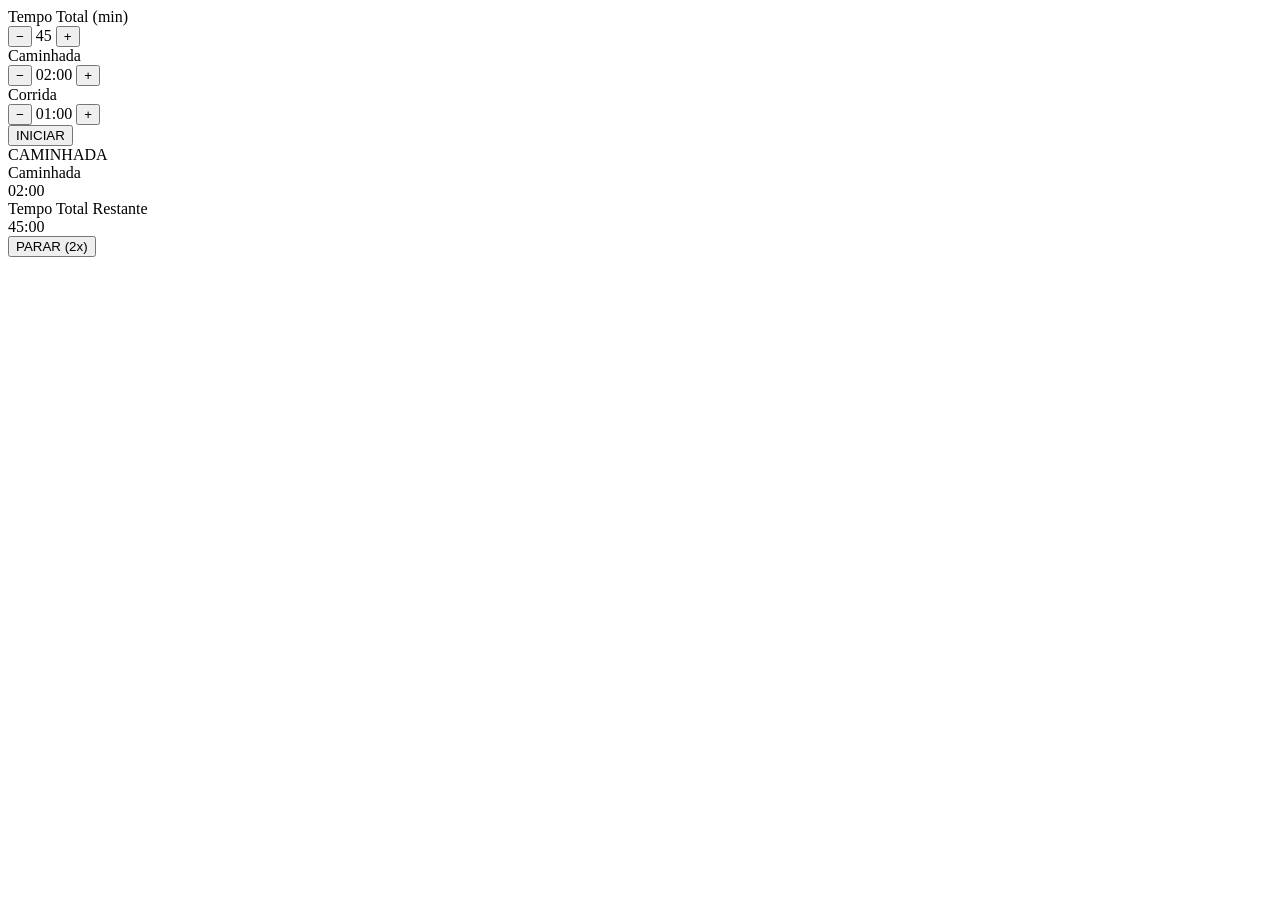
==== commit 339f1c38: "Update index.html" ====
--- a/index.html
+++ b/index.html
@@ -1,506 +1,72 @@
 <!DOCTYPE html>
 <html lang="pt-BR">
 <head>
-    <meta charset="UTF-8">
-    <meta name="viewport" content="width=device-width, initial-scale=1.0">
-    <title>Cardio Timer - Treino de Esteira</title>
-    
-    <!-- PWA - Instalação como App -->
-    <link rel="manifest" href="manifest.json">
-    <meta name="theme-color" content="#0f0f1a">
-    
-    <style>
-        * {
-            margin: 0;
-            padding: 0;
-            box-sizing: border-box;
-        }
+  <meta charset="UTF-8">
+  <meta name="viewport" content="width=device-width, initial-scale=1.0, maximum-scale=1.0, user-scalable=no">
+  <meta name="theme-color" content="#0d1117">
+  <link rel="manifest" href="manifest.json">
+  <title>Cardio Treino</title>
+  <link rel="stylesheet" href="style.css">
+</head>
+<body>
+  <div id="flash" class="flash"></div>
 
-        body {
-            font-family: -apple-system, BlinkMacSystemFont, 'Segoe UI', Roboto, sans-serif;
-            background: #0f0f1a;
-            color: #fff;
-            min-height: 100vh;
-            display: flex;
-            justify-content: center;
-            align-items: center;
-            user-select: none;
-            -webkit-user-select: none;
-            -webkit-tap-highlight-color: transparent;
-            transition: background 0.6s ease;
-        }
-        
-        body.fase-caminhada { background: #0f2b1a; }
-        body.fase-corrida   { background: #2b0f0f; }
-        body.parado         { background: #0f0f1a; }
-        body.finalizado     { background: #1a1a0f; }
+  <div class="app">
+    <!-- CONFIGURAÇÃO -->
+    <section id="config" class="config">
+      <div class="tool tool-total">
+        <label>Tempo Total (min)</label>
+        <div class="stepper">
+          <button data-tool="total" data-delta="-1">−</button>
+          <span id="totalVal">45</span>
+          <button data-tool="total" data-delta="1">+</button>
+        </div>
+      </div>
 
-        .container {
-            text-align: center;
-            padding: 24px;
-            width: 100%;
-            max-width: 400px;
-        }
-
-        h1 {
-            font-size: 1.4rem;
-            font-weight: 600;
-            margin-bottom: 4px;
-            letter-spacing: 1px;
-        }
-
-        .subtitulo {
-            font-size: 0.85rem;
-            color: #888;
-            margin-bottom: 32px;
-        }
-
-        /* Painel de Configuração */
-        .config {
-            display: flex;
-            gap: 12px;
-            justify-content: center;
-            margin-bottom: 28px;
-            flex-wrap: wrap;
-        }
-
-        .config-item {
-            background: #1a1a2e;
-            border-radius: 14px;
-            padding: 12px 16px;
-            text-align: center;
-            flex: 1;
-            min-width: 100px;
-            border: 1px solid #2a2a3e;
-        }
-
-        .config-item label {
-            display: block;
-            font-size: 0.7rem;
-            text-transform: uppercase;
-            letter-spacing: 1px;
-            color: #888;
-            margin-bottom: 6px;
-        }
-
-        .config-item .valor {
-            font-size: 1.6rem;
-            font-weight: 700;
-        }
-
-        .config-item.caminhada .valor { color: #4ade80; }
-        .config-item.corrida   .valor { color: #f87171; }
-
-        .config-btn {
-            display: flex;
-            gap: 8px;
-            justify-content: center;
-            margin-top: 4px;
-        }
-
-        .config-btn button {
-            background: #252540;
-            border: none;
-            color: #fff;
-            width: 28px;
-            height: 28px;
-            border-radius: 50%;
-            font-size: 1rem;
-            cursor: pointer;
-            display: flex;
-            align-items: center;
-            justify-content: center;
-            transition: background 0.2s;
-        }
-
-        .config-btn button:active { background: #3a3a5a; }
-
-        /* Timer Principal */
-        .timer-circle {
-            width: 220px;
-            height: 220px;
-            border-radius: 50%;
-            border: 6px solid #2a2a3e;
-            display: flex;
-            align-items: center;
-            justify-content: center;
-            margin: 0 auto 12px;
-            transition: border-color 0.6s ease;
-            background: #1a1a2e;
-        }
-
-        .fase-caminhada .timer-circle { border-color: #4ade80; }
-        .fase-corrida   .timer-circle { border-color: #f87171; }
-        .finalizado     .timer-circle { border-color: #facc15; }
-
-        .timer-texto {
-            text-align: center;
-        }
-
-        .timer-fase {
-            font-size: 0.8rem;
-            text-transform: uppercase;
-            letter-spacing: 2px;
-            color: #888;
-            margin-bottom: 4px;
-        }
-
-        .fase-caminhada .timer-fase { color: #4ade80; }
-        .fase-corrida   .timer-fase { color: #f87171; }
-        .finalizado     .timer-fase { color: #facc15; }
-
-        .timer-relogio {
-            font-size: 3.4rem;
-            font-weight: 700;
-            font-variant-numeric: tabular-nums;
-            letter-spacing: 2px;
-        }
-
-        /* Botões */
-        .botoes {
-            display: flex;
-            gap: 12px;
-            justify-content: center;
-            margin-bottom: 16px;
-        }
-
-        .btn {
-            padding: 14px 32px;
-            border-radius: 50px;
-            border: none;
-            font-size: 1rem;
-            font-weight: 600;
-            cursor: pointer;
-            letter-spacing: 0.5px;
-            transition: transform 0.1s, opacity 0.2s;
-        }
-
-        .btn:active { transform: scale(0.96); }
-
-        .btn-iniciar {
-            background: #4ade80;
-            color: #000;
-        }
-
-        .btn-pausar {
-            background: #facc15;
-            color: #000;
-        }
-
-        .btn-zerar {
-            background: #3a3a50;
-            color: #fff;
-        }
-
-        .btn:disabled {
-            opacity: 0.4;
-            pointer-events: none;
-        }
-
-        /* Progresso */
-        .progresso {
-            display: flex;
-            gap: 4px;
-            justify-content: center;
-            margin-bottom: 20px;
-        }
-
-        .bolinha {
-            width: 10px;
-            height: 10px;
-            border-radius: 50%;
-            background: #2a2a3e;
-            transition: background 0.3s;
-        }
-
-        .bolinha.feita     { background: #4ade80; }
-        .bolinha.feita.run { background: #f87171; }
-        .bolinha.atual     { background: #fff; transform: scale(1.4); }
-
-        /* Resumo */
-        .resumo {
-            font-size: 0.75rem;
-            color: #666;
-        }
-
-        .resumo span {
-            color: #aaa;
-        }
-    </style>
-</head>
-<body class="parado">
-
-    <div class="container">
-        <h1>🏃 CARDIO TIMER</h1>
-        <p class="subtitulo">Treino Intervalado · Esteira</p>
-
-        <!-- Configuração -->
-        <div class="config">
-            <div class="config-item caminhada">
-                <label>🚶 Caminhada</label>
-                <div class="valor" id="cfgCaminhada">3:00</div>
-                <div class="config-btn">
-                    <button onclick="ajustarTempo('caminhada', -30)">−</button>
-                    <button onclick="ajustarTempo('caminhada', +30)">+</button>
-                </div>
-            </div>
-            <div class="config-item corrida">
-                <label>🏃 Corrida</label>
-                <div class="valor" id="cfgCorrida">1:30</div>
-                <div class="config-btn">
-                    <button onclick="ajustarTempo('corrida', -15)">−</button>
-                    <button onclick="ajustarTempo('corrida', +15)">+</button>
-                </div>
-            </div>
+      <div class="tools-row">
+        <div class="tool tool-walk">
+          <label>Caminhada</label>
+          <div class="stepper">
+            <button data-tool="walk" data-delta="-30">−</button>
+            <span id="walkVal">02:00</span>
+            <button data-tool="walk" data-delta="30">+</button>
+          </div>
         </div>
 
-        <!-- Timer -->
-        <div class="timer-circle">
-            <div class="timer-texto">
-                <div class="timer-fase" id="faseTexto">PRONTO</div>
-                <div class="timer-relogio" id="relogio">--:--</div>
-            </div>
+        <div class="tool tool-run">
+          <label>Corrida</label>
+          <div class="stepper">
+            <button data-tool="run" data-delta="-30">−</button>
+            <span id="runVal">01:00</span>
+            <button data-tool="run" data-delta="30">+</button>
+          </div>
+        </div>
+      </div>
+
+      <button id="startBtn" class="start-btn">INICIAR</button>
+    </section>
+
+    <!-- TREINO EM ANDAMENTO -->
+    <section id="running" class="running hidden">
+      <div class="phase-banner" id="phaseBanner">CAMINHADA</div>
+
+      <div class="run-tools">
+        <div class="run-tool primary">
+          <label id="phaseLabel">Caminhada</label>
+          <div class="big-timer" id="phaseTimer">02:00</div>
         </div>
 
-        <!-- Botões -->
-        <div class="botoes">
-            <button class="btn btn-iniciar" id="btnIniciar" onclick="iniciar()">▶ Iniciar</button>
-            <button class="btn btn-pausar" id="btnPausar" onclick="pausar()" disabled>⏸ Pausar</button>
-            <button class="btn btn-zerar" id="btnZerar" onclick="zerar()">↺</button>
+        <div class="run-tool total-tool">
+          <label>Tempo Total Restante</label>
+          <div class="big-timer" id="totalTimer">45:00</div>
         </div>
+      </div>
 
-        <!-- Bolinhas de progresso -->
-        <div class="progresso" id="progresso"></div>
+      <button id="stopBtn" class="stop-btn">PARAR (2x)</button>
+      <div class="hint" id="stopHint"></div>
+    </section>
+  </div>
 
-        <!-- Resumo -->
-        <div class="resumo" id="resumo"></div>
-    </div>
-
-    <script>
-        // ==================== ESTADO ====================
-        const ESTADO = {
-            tempoCaminhada: 180,   // segundos (3 min)
-            tempoCorrida: 90,      // segundos (1:30 min)
-            fase: 'caminhada',     // 'caminhada' | 'corrida'
-            tempoRestante: 180,
-            rodando: false,
-            intervalo: null,
-            totalSeries: 0,
-            seriesCompletas: 0,
-            inicioReal: null
-        };
-
-        // ==================== ELEMENTOS ====================
-        const body        = document.body;
-        const faseTexto   = document.getElementById('faseTexto');
-        const relogio     = document.getElementById('relogio');
-        const btnIniciar  = document.getElementById('btnIniciar');
-        const btnPausar   = document.getElementById('btnPausar');
-        const btnZerar    = document.getElementById('btnZerar');
-        const progressoEl = document.getElementById('progresso');
-        const resumoEl    = document.getElementById('resumo');
-        const cfgCaminhada = document.getElementById('cfgCaminhada');
-        const cfgCorrida   = document.getElementById('cfgCorrida');
-
-        // ==================== FUNÇÕES ====================
-
-        function formatar(segundos) {
-            const m = Math.floor(segundos / 60);
-            const s = segundos % 60;
-            return `${m}:${String(s).padStart(2, '0')}`;
-        }
-
-        function atualizarDisplay() {
-            relogio.textContent = formatar(ESTADO.tempoRestante);
-
-            if (!ESTADO.rodando && ESTADO.tempoRestante === ESTADO.tempoCaminhada) {
-                faseTexto.textContent = 'PRONTO';
-                body.className = 'parado';
-            } else if (ESTADO.fase === 'caminhada') {
-                faseTexto.textContent = 'CAMINHADA 🚶';
-                body.className = 'fase-caminhada';
-            } else {
-                faseTexto.textContent = 'CORRIDA 🏃';
-                body.className = 'fase-corrida';
-            }
-
-            cfgCaminhada.textContent = formatar(ESTADO.tempoCaminhada);
-            cfgCorrida.textContent   = formatar(ESTADO.tempoCorrida);
-        }
-
-        function beep(freq, duracao) {
-            try {
-                const ctx = new (window.AudioContext || window.webkitAudioContext)();
-                const osc = ctx.createOscillator();
-                const gain = ctx.createGain();
-                osc.connect(gain);
-                gain.connect(ctx.destination);
-                osc.frequency.value = freq;
-                osc.type = 'square';
-                gain.gain.value = 0.15;
-                osc.start();
-                osc.stop(ctx.currentTime + duracao);
-            } catch(e) { /* silencioso se falhar */ }
-        }
-
-        function alertaFase() {
-            if (ESTADO.fase === 'caminhada') {
-                beep(600, 0.15);
-                setTimeout(() => beep(800, 0.2), 200);
-            } else {
-                beep(800, 0.1);
-                setTimeout(() => beep(800, 0.1), 150);
-                setTimeout(() => beep(800, 0.1), 300);
-            }
-        }
-
-        function atualizarProgresso() {
-            const total = ESTADO.totalSeries;
-            const feitas = ESTADO.seriesCompletas;
-            let html = '';
-
-            for (let i = 0; i < total; i++) {
-                if (i < feitas) {
-                    html += `<div class="bolinha feita${i % 2 === 1 ? ' run' : ''}"></div>`;
-                } else if (i === feitas && ESTADO.rodando) {
-                    html += `<div class="bolinha atual"></div>`;
-                } else {
-                    html += `<div class="bolinha"></div>`;
-                }
-            }
-
-            progressoEl.innerHTML = html;
-            resumoEl.innerHTML = `<span>${feitas}</span> de <span>${total}</span> séries · Tempo total: <span>${formatar(calcularTempoTotal())}</span>`;
-        }
-
-        function calcularTempoTotal() {
-            return ESTADO.totalSeries * (ESTADO.tempoCaminhada + ESTADO.tempoCorrida);
-        }
-
-        function tick() {
-            if (!ESTADO.rodando) return;
-
-            ESTADO.tempoRestante--;
-
-            // Últimos 3 segundos: beep de aviso
-            if (ESTADO.tempoRestante <= 3 && ESTADO.tempoRestante > 0) {
-                beep(400, 0.08);
-            }
-
-            if (ESTADO.tempoRestante <= 0) {
-                // Troca de fase
-                alertaFase();
-
-                if (ESTADO.fase === 'caminhada') {
-                    ESTADO.fase = 'corrida';
-                    ESTADO.tempoRestante = ESTADO.tempoCorrida;
-                } else {
-                    // Fim de uma série completa
-                    ESTADO.seriesCompletas++;
-
-                    if (ESTADO.seriesCompletas >= ESTADO.totalSeries) {
-                        finalizar();
-                        return;
-                    }
-
-                    ESTADO.fase = 'caminhada';
-                    ESTADO.tempoRestante = ESTADO.tempoCaminhada;
-                }
-            }
-
-            atualizarDisplay();
-            atualizarProgresso();
-        }
-
-        function iniciar() {
-            if (ESTADO.rodando) return;
-
-            if (!ESTADO.inicioReal || ESTADO.seriesCompletas >= ESTADO.totalSeries) {
-                // Nova contagem ou reinício total
-                ESTADO.totalSeries = parseInt(prompt('Quantas séries (caminhada + corrida)?', '4') || '4');
-                if (ESTADO.totalSeries < 1) ESTADO.totalSeries = 1;
-                if (ESTADO.totalSeries > 30) ESTADO.totalSeries = 30;
-                ESTADO.seriesCompletas = 0;
-                ESTADO.fase = 'caminhada';
-                ESTADO.tempoRestante = ESTADO.tempoCaminhada;
-                ESTADO.inicioReal = Date.now();
-            }
-
-            ESTADO.rodando = true;
-            btnIniciar.disabled = true;
-            btnPausar.disabled = false;
-
-            atualizarDisplay();
-            atualizarProgresso();
-            beep(500, 0.1);
-
-            ESTADO.intervalo = setInterval(tick, 1000);
-        }
-
-        function pausar() {
-            ESTADO.rodando = false;
-            clearInterval(ESTADO.intervalo);
-            btnIniciar.disabled = false;
-            btnPausar.disabled = true;
-            atualizarDisplay();
-        }
-
-        function zerar() {
-            pausar();
-            ESTADO.fase = 'caminhada';
-            ESTADO.tempoRestante = ESTADO.tempoCaminhada;
-            ESTADO.seriesCompletas = 0;
-            ESTADO.totalSeries = 0;
-            ESTADO.inicioReal = null;
-            body.className = 'parado';
-            progressoEl.innerHTML = '';
-            resumoEl.innerHTML = '';
-            atualizarDisplay();
-        }
-
-        function finalizar() {
-            ESTADO.rodando = false;
-            clearInterval(ESTADO.intervalo);
-            body.className = 'finalizado';
-            faseTexto.textContent = 'CONCLUÍDO 🎉';
-            relogio.textContent = formatar(ESTADO.tempoCorrida); // mostra o último tempo
-            btnIniciar.disabled = false;
-            btnPausar.disabled = true;
-
-            // Beep triunfal
-            beep(600, 0.15);
-            setTimeout(() => beep(800, 0.15), 200);
-            setTimeout(() => beep(1000, 0.3), 400);
-
-            atualizarProgresso();
-
-            const tempoTotal = Math.floor((Date.now() - ESTADO.inicioReal) / 1000);
-            resumoEl.innerHTML += `<br>✅ Treino finalizado em <span>${formatar(tempoTotal)}</span>!`;
-        }
-
-        function ajustarTempo(tipo, delta) {
-            if (ESTADO.rodando) return;
-
-            if (tipo === 'caminhada') {
-                ESTADO.tempoCaminhada = Math.max(30, Math.min(600, ESTADO.tempoCaminhada + delta));
-                ESTADO.tempoRestante = ESTADO.tempoCaminhada;
-            } else {
-                ESTADO.tempoCorrida = Math.max(15, Math.min(300, ESTADO.tempoCorrida + delta));
-            }
-
-            atualizarDisplay();
-        }
-
-        // ==================== INICIALIZAÇÃO ====================
-        atualizarDisplay();
-
-        // ==================== SERVICE WORKER ====================
-        if ('serviceWorker' in navigator) {
-            navigator.serviceWorker.register('sw.js')
-                .then(() => console.log('✅ Service Worker registrado'))
-                .catch(() => console.log('⚠️ Service Worker offline'));
-        }
-    </script>
-
+  <script src="app.js"></script>
 </body>
 </html>
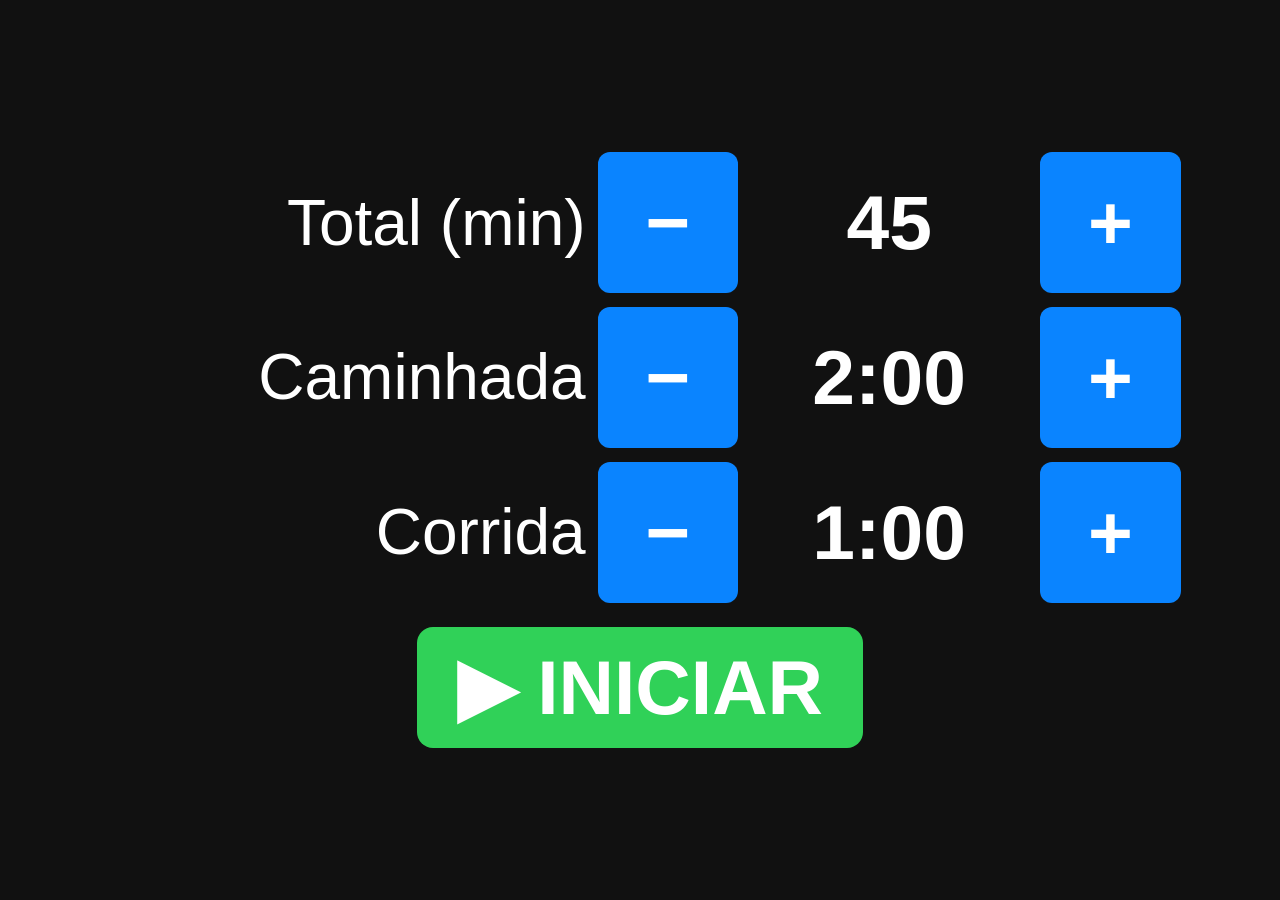
==== commit f7f6d49c: "Update index.html" ====
--- a/index.html
+++ b/index.html
@@ -1,72 +1,186 @@
 <!DOCTYPE html>
 <html lang="pt-BR">
 <head>
-  <meta charset="UTF-8">
-  <meta name="viewport" content="width=device-width, initial-scale=1.0, maximum-scale=1.0, user-scalable=no">
-  <meta name="theme-color" content="#0d1117">
-  <link rel="manifest" href="manifest.json">
-  <title>Cardio Treino</title>
-  <link rel="stylesheet" href="style.css">
+<meta charset="UTF-8">
+<meta name="viewport" content="width=device-width, initial-scale=1.0, user-scalable=no">
+<title>Treino Cárdio</title>
+<style>
+  * { margin:0; padding:0; box-sizing:border-box; -webkit-tap-highlight-color:transparent; }
+  html,body { height:100%; font-family:Arial,sans-serif; background:#111; color:#fff; overflow:hidden; }
+  body { display:flex; flex-direction:column; }
+
+  #config { flex:1; display:flex; flex-direction:column; justify-content:center; align-items:center; gap:14px; padding:16px; }
+  .row { display:flex; align-items:center; gap:12px; font-size:5vw; }
+  .row label { width:38vw; text-align:right; }
+  .stepper { display:flex; align-items:center; gap:10px; }
+  .stepper button { width:11vw; height:11vw; font-size:6vw; border:none; border-radius:12px; background:#0a84ff; color:#fff; font-weight:bold; }
+  .val { min-width:22vw; text-align:center; font-size:6vw; font-weight:bold; }
+  #startBtn { margin-top:10px; padding:16px 40px; font-size:6vw; border:none; border-radius:16px; background:#30d158; color:#fff; font-weight:bold; }
+
+  #run { display:none; flex:1; position:relative; }
+  #run.active { display:flex; flex-direction:column; justify-content:center; align-items:center; }
+  #phase { font-size:9vw; font-weight:bold; margin-bottom:2vh; text-transform:uppercase; letter-spacing:2px; }
+  #phaseTimer { font-size:22vw; font-weight:bold; line-height:1; }
+  #totalTimer { font-size:7vw; margin-top:2vh; color:#aaa; }
+  #hint { position:absolute; bottom:2vh; font-size:3.5vw; color:#666; }
+
+  .walk { color:#0a84ff; }
+  .runc { color:#ff9f0a; }
+
+  #flash { position:fixed; inset:0; background:#fff; opacity:0; pointer-events:none; z-index:99; }
+  #flash.on { animation:blink .4s steps(1) 10; }
+  @keyframes blink { 0%{opacity:0.85;} 50%{opacity:0;} 100%{opacity:0.85;} }
+</style>
 </head>
 <body>
-  <div id="flash" class="flash"></div>
 
-  <div class="app">
-    <!-- CONFIGURAÇÃO -->
-    <section id="config" class="config">
-      <div class="tool tool-total">
-        <label>Tempo Total (min)</label>
-        <div class="stepper">
-          <button data-tool="total" data-delta="-1">−</button>
-          <span id="totalVal">45</span>
-          <button data-tool="total" data-delta="1">+</button>
-        </div>
-      </div>
+<!-- TELA DE CONFIGURAÇÃO -->
+<div id="config">
+  <div class="row">
+    <label>Total (min)</label>
+    <div class="stepper">
+      <button onclick="adj('total',-1)">−</button>
+      <span class="val" id="totalVal">45</span>
+      <button onclick="adj('total',1)">+</button>
+    </div>
+  </div>
+  <div class="row">
+    <label>Caminhada</label>
+    <div class="stepper">
+      <button onclick="adj('walk',-30)">−</button>
+      <span class="val" id="walkVal">2:00</span>
+      <button onclick="adj('walk',30)">+</button>
+    </div>
+  </div>
+  <div class="row">
+    <label>Corrida</label>
+    <div class="stepper">
+      <button onclick="adj('runp',-30)">−</button>
+      <span class="val" id="runVal">1:00</span>
+      <button onclick="adj('runp',30)">+</button>
+    </div>
+  </div>
+  <button id="startBtn" onclick="start()">▶ INICIAR</button>
+</div>
 
-      <div class="tools-row">
-        <div class="tool tool-walk">
-          <label>Caminhada</label>
-          <div class="stepper">
-            <button data-tool="walk" data-delta="-30">−</button>
-            <span id="walkVal">02:00</span>
-            <button data-tool="walk" data-delta="30">+</button>
-          </div>
-        </div>
+<!-- TELA DE EXECUÇÃO -->
+<div id="run">
+  <div id="phase"></div>
+  <div id="phaseTimer"></div>
+  <div id="totalTimer"></div>
+  <div id="hint">Clique duplo para PARAR</div>
+</div>
 
-        <div class="tool tool-run">
-          <label>Corrida</label>
-          <div class="stepper">
-            <button data-tool="run" data-delta="-30">−</button>
-            <span id="runVal">01:00</span>
-            <button data-tool="run" data-delta="30">+</button>
-          </div>
-        </div>
-      </div>
+<div id="flash"></div>
 
-      <button id="startBtn" class="start-btn">INICIAR</button>
-    </section>
+<script>
+// ===== CONFIG SALVA =====
+let cfg = {
+  total: +localStorage.getItem('total') || 45,   // minutos
+  walk:  +localStorage.getItem('walk')  || 120,  // segundos
+  runp:  +localStorage.getItem('runp')  || 60    // segundos
+};
 
-    <!-- TREINO EM ANDAMENTO -->
-    <section id="running" class="running hidden">
-      <div class="phase-banner" id="phaseBanner">CAMINHADA</div>
+const clamp = (v,min)=> v<min?min:v;
+const fmt = s => Math.floor(s/60)+':'+String(s%60).padStart(2,'0');
 
-      <div class="run-tools">
-        <div class="run-tool primary">
-          <label id="phaseLabel">Caminhada</label>
-          <div class="big-timer" id="phaseTimer">02:00</div>
-        </div>
+function render(){
+  totalVal.textContent = cfg.total;
+  walkVal.textContent  = fmt(cfg.walk);
+  runVal.textContent   = fmt(cfg.runp);
+}
+function adj(k,d){
+  if(k==='total') cfg.total = clamp(cfg.total+d,1);
+  else cfg[k] = clamp(cfg[k]+d,30);
+  localStorage.setItem(k, cfg[k]);
+  render();
+}
+render();
 
-        <div class="run-tool total-tool">
-          <label>Tempo Total Restante</label>
-          <div class="big-timer" id="totalTimer">45:00</div>
-        </div>
-      </div>
+// ===== ÁUDIO (bips) =====
+let ac;
+function beep(){
+  ac = ac || new (window.AudioContext||window.webkitAudioContext)();
+  const o=ac.createOscillator(), g=ac.createGain();
+  o.connect(g); g.connect(ac.destination);
+  o.frequency.value=880; o.type='square';
+  g.gain.setValueAtTime(0.3, ac.currentTime);
+  o.start();
+  o.stop(ac.currentTime+0.15);
+}
+function beeps5(){
+  for(let i=0;i<5;i++) setTimeout(beep, i*300);
+}
+function flash(){
+  const f=document.getElementById('flash');
+  f.classList.remove('on'); void f.offsetWidth; f.classList.add('on');
+  setTimeout(()=>f.classList.remove('on'),4000);
+}
+function alertTransition(){ beeps5(); flash(); }
 
-      <button id="stopBtn" class="stop-btn">PARAR (2x)</button>
-      <div class="hint" id="stopHint"></div>
-    </section>
-  </div>
+// ===== EXECUÇÃO =====
+let timer, totalLeft, phaseLeft, phase, running=false;
 
-  <script src="app.js"></script>
+function start(){
+  ac = new (window.AudioContext||window.webkitAudioContext)(); // desbloqueia áudio
+  if('wakeLock' in navigator) navigator.wakeLock.request('screen').catch(()=>{});
+  totalLeft = cfg.total*60;
+  phase='walk'; phaseLeft=cfg.walk;
+  running=true;
+  document.getElementById('config').style.display='none';
+  document.getElementById('run').classList.add('active');
+  updateScreen();
+  timer=setInterval(tick,1000);
+}
+
+function tick(){
+  totalLeft--; phaseLeft--;
+  if(totalLeft<=0){ finish(); return; }
+  if(phaseLeft<=0){
+    phase = phase==='walk' ? 'run' : 'walk';
+    phaseLeft = phase==='walk' ? cfg.walk : cfg.runp;
+    alertTransition();
+  }
+  updateScreen();
+}
+
+function updateScreen(){
+  const p=document.getElementById('phase');
+  const isWalk = phase==='walk';
+  p.textContent = isWalk ? '🚶 CAMINHADA' : '🏃 CORRIDA';
+  p.className = isWalk ? 'walk' : 'runc';
+  document.getElementById('phaseTimer').className = isWalk ? 'walk' : 'runc';
+  document.getElementById('phaseTimer').textContent = fmt(phaseLeft);
+  document.getElementById('totalTimer').textContent = 'Total restante: '+fmt(totalLeft);
+}
+
+function finish(){
+  clearInterval(timer); running=false;
+  beeps5(); flash();
+  document.getElementById('phase').textContent='✅ FIM';
+  document.getElementById('phaseTimer').textContent='00:00';
+  setTimeout(reset,4000);
+}
+
+function reset(){
+  running=false;
+  document.getElementById('run').classList.remove('active');
+  document.getElementById('config').style.display='flex';
+}
+
+// ===== PARAR COM CLIQUE DUPLO (máx 5s) =====
+let lastTap=0;
+document.getElementById('run').addEventListener('click', ()=>{
+  if(!running) return;
+  const now=Date.now();
+  if(now-lastTap < 5000 && lastTap!==0){
+    clearInterval(timer);
+    reset();
+    lastTap=0;
+  } else {
+    lastTap=now;
+  }
+});
+</script>
 </body>
 </html>
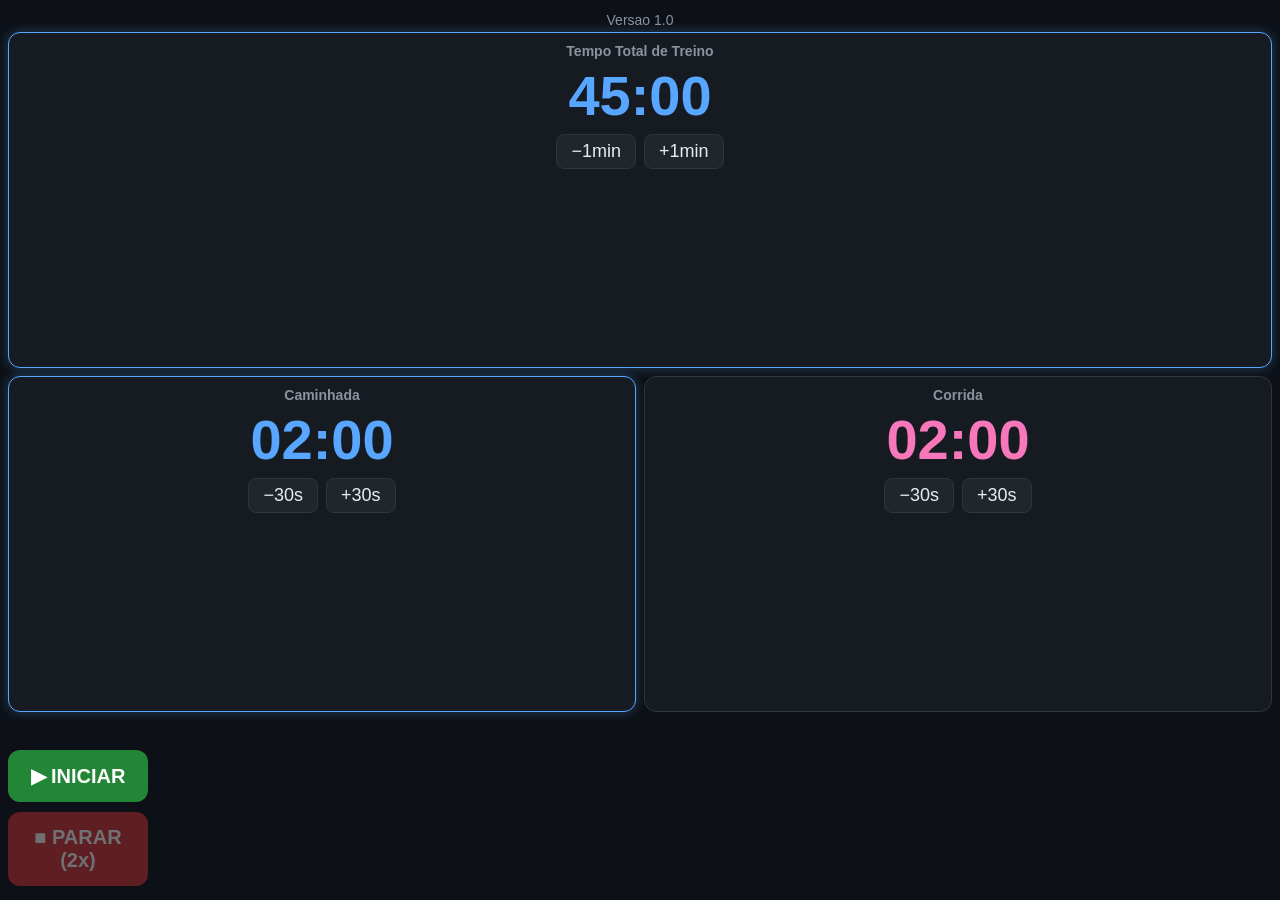
==== commit e30182ff: "Create index.html" ====
--- a/index.html
+++ b/index.html
@@ -1,186 +1,232 @@
-<!DOCTYPE html>
-<html lang="pt-BR">
-<head>
-<meta charset="UTF-8">
-<meta name="viewport" content="width=device-width, initial-scale=1.0, user-scalable=no">
-<title>Treino Cárdio</title>
-<style>
-  * { margin:0; padding:0; box-sizing:border-box; -webkit-tap-highlight-color:transparent; }
-  html,body { height:100%; font-family:Arial,sans-serif; background:#111; color:#fff; overflow:hidden; }
-  body { display:flex; flex-direction:column; }
-
-  #config { flex:1; display:flex; flex-direction:column; justify-content:center; align-items:center; gap:14px; padding:16px; }
-  .row { display:flex; align-items:center; gap:12px; font-size:5vw; }
-  .row label { width:38vw; text-align:right; }
-  .stepper { display:flex; align-items:center; gap:10px; }
-  .stepper button { width:11vw; height:11vw; font-size:6vw; border:none; border-radius:12px; background:#0a84ff; color:#fff; font-weight:bold; }
-  .val { min-width:22vw; text-align:center; font-size:6vw; font-weight:bold; }
-  #startBtn { margin-top:10px; padding:16px 40px; font-size:6vw; border:none; border-radius:16px; background:#30d158; color:#fff; font-weight:bold; }
-
-  #run { display:none; flex:1; position:relative; }
-  #run.active { display:flex; flex-direction:column; justify-content:center; align-items:center; }
-  #phase { font-size:9vw; font-weight:bold; margin-bottom:2vh; text-transform:uppercase; letter-spacing:2px; }
-  #phaseTimer { font-size:22vw; font-weight:bold; line-height:1; }
-  #totalTimer { font-size:7vw; margin-top:2vh; color:#aaa; }
-  #hint { position:absolute; bottom:2vh; font-size:3.5vw; color:#666; }
-
-  .walk { color:#0a84ff; }
-  .runc { color:#ff9f0a; }
-
-  #flash { position:fixed; inset:0; background:#fff; opacity:0; pointer-events:none; z-index:99; }
-  #flash.on { animation:blink .4s steps(1) 10; }
-  @keyframes blink { 0%{opacity:0.85;} 50%{opacity:0;} 100%{opacity:0.85;} }
-</style>
-</head>
-<body>
-
-<!-- TELA DE CONFIGURAÇÃO -->
-<div id="config">
-  <div class="row">
-    <label>Total (min)</label>
-    <div class="stepper">
-      <button onclick="adj('total',-1)">−</button>
-      <span class="val" id="totalVal">45</span>
-      <button onclick="adj('total',1)">+</button>
-    </div>
-  </div>
-  <div class="row">
-    <label>Caminhada</label>
-    <div class="stepper">
-      <button onclick="adj('walk',-30)">−</button>
-      <span class="val" id="walkVal">2:00</span>
-      <button onclick="adj('walk',30)">+</button>
-    </div>
-  </div>
-  <div class="row">
-    <label>Corrida</label>
-    <div class="stepper">
-      <button onclick="adj('runp',-30)">−</button>
-      <span class="val" id="runVal">1:00</span>
-      <button onclick="adj('runp',30)">+</button>
-    </div>
-  </div>
-  <button id="startBtn" onclick="start()">▶ INICIAR</button>
-</div>
-
-<!-- TELA DE EXECUÇÃO -->
-<div id="run">
-  <div id="phase"></div>
-  <div id="phaseTimer"></div>
-  <div id="totalTimer"></div>
-  <div id="hint">Clique duplo para PARAR</div>
-</div>
-
-<div id="flash"></div>
-
-<script>
-// ===== CONFIG SALVA =====
-let cfg = {
-  total: +localStorage.getItem('total') || 45,   // minutos
-  walk:  +localStorage.getItem('walk')  || 120,  // segundos
-  runp:  +localStorage.getItem('runp')  || 60    // segundos
-};
-
-const clamp = (v,min)=> v<min?min:v;
-const fmt = s => Math.floor(s/60)+':'+String(s%60).padStart(2,'0');
-
-function render(){
-  totalVal.textContent = cfg.total;
-  walkVal.textContent  = fmt(cfg.walk);
-  runVal.textContent   = fmt(cfg.runp);
-}
-function adj(k,d){
-  if(k==='total') cfg.total = clamp(cfg.total+d,1);
-  else cfg[k] = clamp(cfg[k]+d,30);
-  localStorage.setItem(k, cfg[k]);
-  render();
-}
-render();
-
-// ===== ÁUDIO (bips) =====
-let ac;
-function beep(){
-  ac = ac || new (window.AudioContext||window.webkitAudioContext)();
-  const o=ac.createOscillator(), g=ac.createGain();
-  o.connect(g); g.connect(ac.destination);
-  o.frequency.value=880; o.type='square';
-  g.gain.setValueAtTime(0.3, ac.currentTime);
-  o.start();
-  o.stop(ac.currentTime+0.15);
-}
-function beeps5(){
-  for(let i=0;i<5;i++) setTimeout(beep, i*300);
-}
-function flash(){
-  const f=document.getElementById('flash');
-  f.classList.remove('on'); void f.offsetWidth; f.classList.add('on');
-  setTimeout(()=>f.classList.remove('on'),4000);
-}
-function alertTransition(){ beeps5(); flash(); }
-
-// ===== EXECUÇÃO =====
-let timer, totalLeft, phaseLeft, phase, running=false;
-
-function start(){
-  ac = new (window.AudioContext||window.webkitAudioContext)(); // desbloqueia áudio
-  if('wakeLock' in navigator) navigator.wakeLock.request('screen').catch(()=>{});
-  totalLeft = cfg.total*60;
-  phase='walk'; phaseLeft=cfg.walk;
-  running=true;
-  document.getElementById('config').style.display='none';
-  document.getElementById('run').classList.add('active');
-  updateScreen();
-  timer=setInterval(tick,1000);
-}
-
-function tick(){
-  totalLeft--; phaseLeft--;
-  if(totalLeft<=0){ finish(); return; }
-  if(phaseLeft<=0){
-    phase = phase==='walk' ? 'run' : 'walk';
-    phaseLeft = phase==='walk' ? cfg.walk : cfg.runp;
-    alertTransition();
-  }
-  updateScreen();
-}
-
-function updateScreen(){
-  const p=document.getElementById('phase');
-  const isWalk = phase==='walk';
-  p.textContent = isWalk ? '🚶 CAMINHADA' : '🏃 CORRIDA';
-  p.className = isWalk ? 'walk' : 'runc';
-  document.getElementById('phaseTimer').className = isWalk ? 'walk' : 'runc';
-  document.getElementById('phaseTimer').textContent = fmt(phaseLeft);
-  document.getElementById('totalTimer').textContent = 'Total restante: '+fmt(totalLeft);
-}
-
-function finish(){
-  clearInterval(timer); running=false;
-  beeps5(); flash();
-  document.getElementById('phase').textContent='✅ FIM';
-  document.getElementById('phaseTimer').textContent='00:00';
-  setTimeout(reset,4000);
-}
-
-function reset(){
-  running=false;
-  document.getElementById('run').classList.remove('active');
-  document.getElementById('config').style.display='flex';
-}
-
-// ===== PARAR COM CLIQUE DUPLO (máx 5s) =====
-let lastTap=0;
-document.getElementById('run').addEventListener('click', ()=>{
-  if(!running) return;
-  const now=Date.now();
-  if(now-lastTap < 5000 && lastTap!==0){
-    clearInterval(timer);
-    reset();
-    lastTap=0;
-  } else {
-    lastTap=now;
-  }
-});
-</script>
-</body>
-</html>
+<!DOCTYPE html>
+<html lang="pt-BR">
+<head>
+<meta charset="UTF-8">
+<meta name="viewport" content="width=device-width, initial-scale=1.0, user-scalable=no">
+<title>CardioRun</title>
+<style>
+  * { margin:0; padding:0; box-sizing:border-box; -webkit-tap-highlight-color:transparent; }
+  html,body { height:100%; font-family:'Segoe UI',Arial,sans-serif; background:#0d1117; color:#e6edf3; overflow:hidden; }
+  #app { display:flex; flex-direction:column; height:100%; padding:8px; }
+  .version { text-align:center; font-size:14px; color:#8b949e; padding:4px; }
+  .main { flex:1; display:flex; flex-direction:column; gap:8px; }
+
+  .tool { background:#161b22; border:1px solid #30363d; border-radius:12px; padding:10px; }
+  .tool h2 { font-size:14px; color:#8b949e; text-align:center; margin-bottom:4px; }
+  .time { font-size:clamp(28px,8vw,64px); font-weight:bold; text-align:center; font-variant-numeric:tabular-nums; }
+
+  /* Ferramentas em destaque */
+  .highlight .time { color:#58a6ff; }
+  .highlight { border-color:#58a6ff; box-shadow:0 0 12px rgba(88,166,255,.3); }
+  .run .time { color:#f778ba; }
+
+  .controls { display:flex; justify-content:center; gap:8px; margin-top:6px; }
+  .controls button { background:#21262d; color:#e6edf3; border:1px solid #30363d; border-radius:8px; padding:6px 14px; font-size:18px; cursor:pointer; }
+  .controls button:active { background:#30363d; }
+
+  .bottom { display:flex; gap:8px; }
+  .bottom > .tool { flex:1; }
+
+  .actions { display:flex; gap:10px; padding:6px 0; }
+  .actions button { flex:1; font-size:20px; font-weight:bold; padding:14px; border:none; border-radius:12px; color:#fff; cursor:pointer; }
+  #startBtn { background:#238636; }
+  #stopBtn { background:#da3633; }
+  #startBtn:disabled,#stopBtn:disabled { opacity:.4; }
+
+  .phase { text-align:center; font-size:18px; font-weight:bold; padding:6px; min-height:32px; }
+
+  /* Flash luminoso */
+  #flash { position:fixed; inset:0; background:#fff; opacity:0; pointer-events:none; z-index:9999; }
+  #flash.active { animation:blink .4s steps(1) 10; }
+  @keyframes blink { 50% { opacity:.85; } }
+
+  /* Layout horizontal */
+  @media (orientation:landscape) {
+    .main { flex-direction:row; flex-wrap:wrap; }
+    #total { flex-basis:100%; order:1; }
+    .bottom { flex:1; order:2; flex-direction:row; align-items:stretch; }
+    .side { display:flex; flex-direction:column; justify-content:space-between; gap:8px; order:3; }
+    .actions { flex-direction:column; width:140px; }
+    .time { font-size:clamp(24px,6vw,56px); }
+  }
+</style>
+</head>
+<body>
+<div id="flash"></div>
+<div id="app">
+  <div class="version">Versao 1.0</div>
+
+  <div class="main">
+    <!-- 1ª ferramenta: Total -->
+    <div class="tool highlight" id="total">
+      <h2>Tempo Total de Treino</h2>
+      <div class="time" id="totalDisplay">45:00</div>
+      <div class="controls" data-tool="total">
+        <button data-delta="-60">−1min</button>
+        <button data-delta="60">+1min</button>
+      </div>
+    </div>
+
+    <div class="bottom">
+      <!-- 2ª ferramenta: Caminhada -->
+      <div class="tool highlight" id="walk">
+        <h2>Caminhada</h2>
+        <div class="time" id="walkDisplay">02:00</div>
+        <div class="controls" data-tool="walk">
+          <button data-delta="-30">−30s</button>
+          <button data-delta="30">+30s</button>
+        </div>
+      </div>
+      <!-- 3ª ferramenta: Corrida -->
+      <div class="tool run" id="run">
+        <h2>Corrida</h2>
+        <div class="time" id="runDisplay">02:00</div>
+        <div class="controls" data-tool="run">
+          <button data-delta="-30">−30s</button>
+          <button data-delta="30">+30s</button>
+        </div>
+      </div>
+    </div>
+  </div>
+
+  <div class="phase" id="phase"></div>
+
+  <div class="actions">
+    <button id="startBtn">▶ INICIAR</button>
+    <button id="stopBtn" disabled>■ PARAR (2x)</button>
+  </div>
+</div>
+
+<script>
+// ---------- Estado ----------
+const DEFAULTS = { total:45*60, walk:120, run:120 };
+let cfg = {
+  total: +(localStorage.getItem('total') ?? DEFAULTS.total),
+  walk:  +(localStorage.getItem('walk')  ?? DEFAULTS.walk),
+  run:   +(localStorage.getItem('run')   ?? DEFAULTS.run),
+};
+
+let running=false, timer=null;
+let totalLeft=0, phaseLeft=0, phase='walk';
+
+// ---------- Utilidades ----------
+const fmt = s => `${String(Math.floor(s/60)).padStart(2,'0')}:${String(s%60).padStart(2,'0')}`;
+const $ = id => document.getElementById(id);
+
+function render(){
+  $('totalDisplay').textContent = fmt(running ? totalLeft : cfg.total);
+  $('walkDisplay').textContent  = (running && phase==='walk') ? fmt(phaseLeft) : fmt(cfg.walk);
+  $('runDisplay').textContent   = (running && phase==='run')  ? fmt(phaseLeft) : fmt(cfg.run);
+}
+
+function save(){ Object.keys(cfg).forEach(k=>localStorage.setItem(k,cfg[k])); }
+
+// ---------- Ajuste dos temporizadores ----------
+document.querySelectorAll('.controls').forEach(ctrl=>{
+  const tool = ctrl.dataset.tool;
+  ctrl.querySelectorAll('button').forEach(btn=>{
+    btn.onclick = ()=>{
+      if(running) return;
+      const min = tool==='total' ? 60 : 30;
+      cfg[tool] = Math.max(min, cfg[tool] + (+btn.dataset.delta));
+      save(); render();
+    };
+  });
+});
+
+// ---------- Sinais ----------
+let audioCtx;
+function beep(times){
+  try{
+    audioCtx = audioCtx || new (window.AudioContext||window.webkitAudioContext)();
+    for(let i=0;i<times;i++){
+      const t = audioCtx.currentTime + i*0.35;
+      const osc = audioCtx.createOscillator();
+      const g = audioCtx.createGain();
+      osc.connect(g); g.connect(audioCtx.destination);
+      osc.frequency.value = 880; osc.type='square';
+      g.gain.setValueAtTime(0.001,t);
+      g.gain.exponentialRampToValueAtTime(0.4,t+0.02);
+      g.gain.exponentialRampToValueAtTime(0.001,t+0.2);
+      osc.start(t); osc.stop(t+0.22);
+    }
+  }catch(e){}
+}
+function flash(){
+  const f=$('flash'); f.classList.remove('active'); void f.offsetWidth;
+  f.classList.add('active');
+  setTimeout(()=>f.classList.remove('active'),4000);
+}
+function signal(){ beep(5); flash(); if(navigator.vibrate) navigator.vibrate([200,100,200,100,200]); }
+
+// ---------- Loop do treino ----------
+function tick(){
+  totalLeft--;
+  phaseLeft--;
+
+  if(totalLeft<=0){ finish(); return; }
+
+  if(phaseLeft<=0){
+    signal();
+    phase = phase==='walk' ? 'run' : 'walk';
+    phaseLeft = phase==='walk' ? cfg.walk : cfg.run;
+  }
+  updatePhaseLabel();
+  render();
+}
+
+function updatePhaseLabel(){
+  $('phase').textContent = phase==='walk' ? '🚶 CAMINHADA' : '🏃 CORRIDA';
+  $('phase').style.color = phase==='walk' ? '#58a6ff' : '#f778ba';
+}
+
+function start(){
+  if(running) return;
+  running=true;
+  totalLeft=cfg.total; phase='walk'; phaseLeft=cfg.walk;
+  $('startBtn').disabled=true; $('stopBtn').disabled=false;
+  document.querySelectorAll('.controls button').forEach(b=>b.disabled=true);
+  updatePhaseLabel(); render();
+  requestWakeLock();
+  audioCtx = audioCtx || new (window.AudioContext||window.webkitAudioContext)(); // desbloqueia áudio
+  timer=setInterval(tick,1000);
+}
+
+function stop(){
+  running=false; clearInterval(timer);
+  $('startBtn').disabled=false; $('stopBtn').disabled=true;
+  document.querySelectorAll('.controls button').forEach(b=>b.disabled=false);
+  $('phase').textContent='';
+  releaseWakeLock();
+  render();
+}
+function finish(){
+  beep(5); flash();
+  stop();
+  $('phase').textContent='✅ TREINO CONCLUÍDO';
+  $('phase').style.color='#238636';
+}
+
+$('startBtn').onclick = start;
+
+// Parar: duplo toque em até 5s
+let lastStop=0;
+$('stopBtn').onclick = ()=>{
+  const now=Date.now();
+  if(now-lastStop<=5000){ stop(); lastStop=0; }
+  else { lastStop=now; $('stopBtn').textContent='■ CONFIRME (2x)';
+    setTimeout(()=>{ if(!running) return; $('stopBtn').textContent='■ PARAR (2x)'; },5000); }
+};
+
+// ---------- Impedir bloqueio de tela ----------
+let wakeLock=null;
+async function requestWakeLock(){
+  try{ if('wakeLock' in navigator) wakeLock=await navigator.wakeLock.request('screen'); }catch(e){}
+}
+function releaseWakeLock(){ try{ wakeLock&&wakeLock.release(); wakeLock=null; }catch(e){} }
+document.addEventListener('visibilitychange',()=>{ if(running&&document.visibilityState==='visible') requestWakeLock(); });
+
+render();
+</script>
+</body>
+</html>
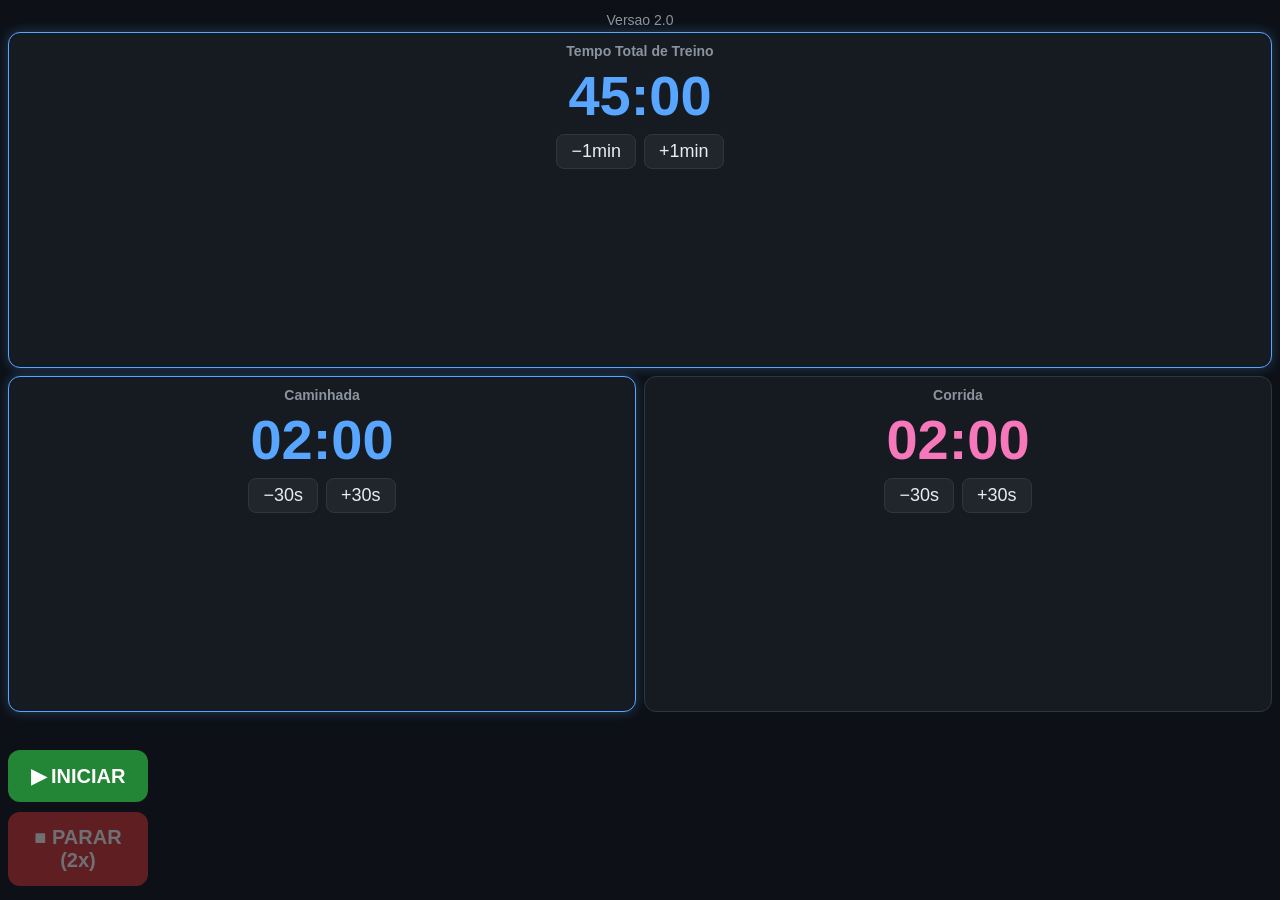
==== commit 0de7230c: "Update index.html" ====
--- a/index.html
+++ b/index.html
@@ -4,6 +4,9 @@
 <meta charset="UTF-8">
 <meta name="viewport" content="width=device-width, initial-scale=1.0, user-scalable=no">
 <title>CardioRun</title>
+<meta http-equiv="Cache-Control" content="no-cache, no-store, must-revalidate">
+<meta http-equiv="Pragma" content="no-cache">
+<meta http-equiv="Expires" content="0">
 <style>
   * { margin:0; padding:0; box-sizing:border-box; -webkit-tap-highlight-color:transparent; }
   html,body { height:100%; font-family:'Segoe UI',Arial,sans-serif; background:#0d1117; color:#e6edf3; overflow:hidden; }
@@ -54,7 +57,7 @@
 <body>
 <div id="flash"></div>
 <div id="app">
-  <div class="version">Versao 1.0</div>
+  <div class="version">Versao 2.0</div>
 
   <div class="main">
     <!-- 1ª ferramenta: Total -->
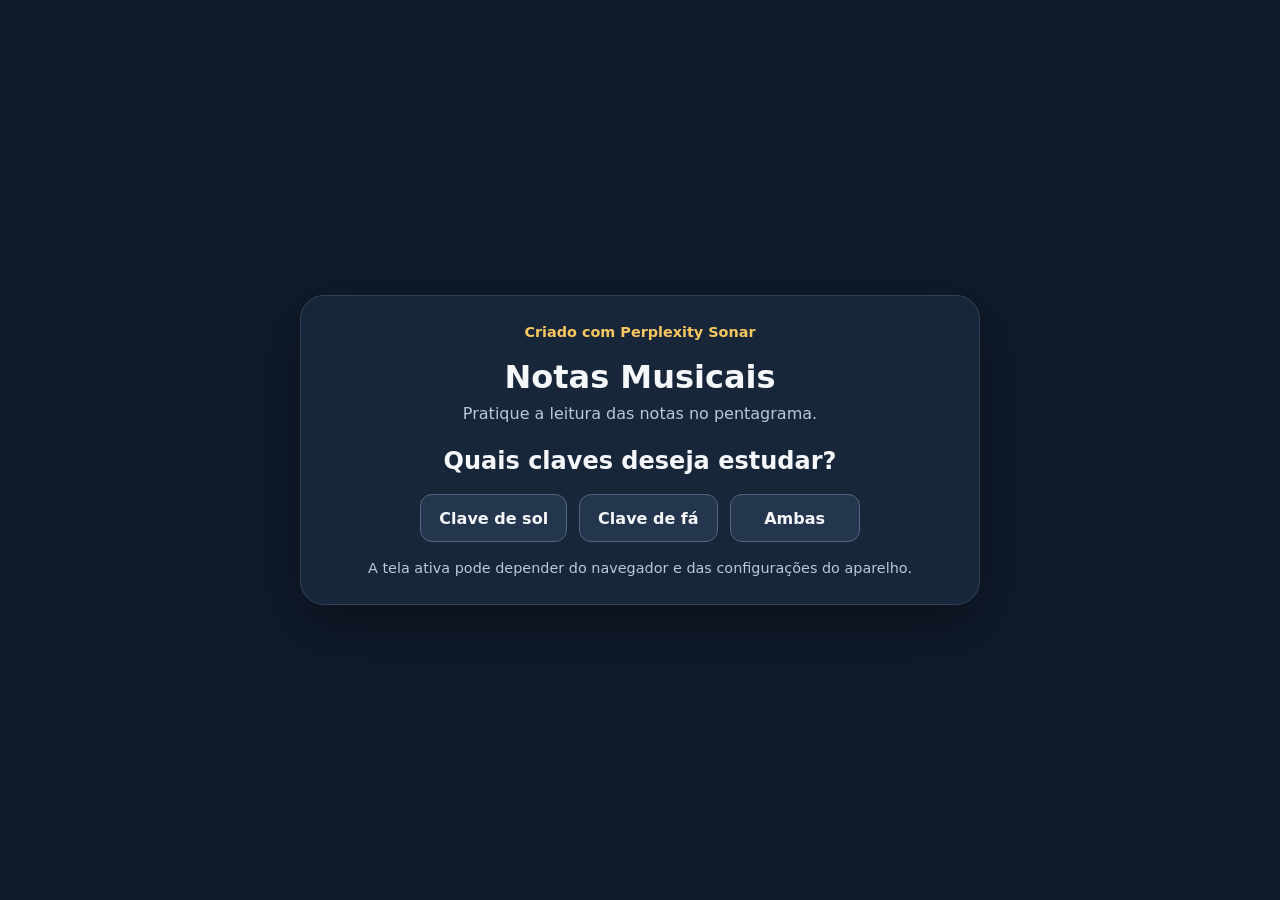
==== commit 6b85b204: "Update index.html" ====
--- a/index.html
+++ b/index.html
@@ -1,235 +1,589 @@
-<!DOCTYPE html>
+<!doctype html>
 <html lang="pt-BR">
 <head>
-<meta charset="UTF-8">
-<meta name="viewport" content="width=device-width, initial-scale=1.0, user-scalable=no">
-<title>CardioRun</title>
-<meta http-equiv="Cache-Control" content="no-cache, no-store, must-revalidate">
-<meta http-equiv="Pragma" content="no-cache">
-<meta http-equiv="Expires" content="0">
-<style>
-  * { margin:0; padding:0; box-sizing:border-box; -webkit-tap-highlight-color:transparent; }
-  html,body { height:100%; font-family:'Segoe UI',Arial,sans-serif; background:#0d1117; color:#e6edf3; overflow:hidden; }
-  #app { display:flex; flex-direction:column; height:100%; padding:8px; }
-  .version { text-align:center; font-size:14px; color:#8b949e; padding:4px; }
-  .main { flex:1; display:flex; flex-direction:column; gap:8px; }
-
-  .tool { background:#161b22; border:1px solid #30363d; border-radius:12px; padding:10px; }
-  .tool h2 { font-size:14px; color:#8b949e; text-align:center; margin-bottom:4px; }
-  .time { font-size:clamp(28px,8vw,64px); font-weight:bold; text-align:center; font-variant-numeric:tabular-nums; }
-
-  /* Ferramentas em destaque */
-  .highlight .time { color:#58a6ff; }
-  .highlight { border-color:#58a6ff; box-shadow:0 0 12px rgba(88,166,255,.3); }
-  .run .time { color:#f778ba; }
-
-  .controls { display:flex; justify-content:center; gap:8px; margin-top:6px; }
-  .controls button { background:#21262d; color:#e6edf3; border:1px solid #30363d; border-radius:8px; padding:6px 14px; font-size:18px; cursor:pointer; }
-  .controls button:active { background:#30363d; }
-
-  .bottom { display:flex; gap:8px; }
-  .bottom > .tool { flex:1; }
-
-  .actions { display:flex; gap:10px; padding:6px 0; }
-  .actions button { flex:1; font-size:20px; font-weight:bold; padding:14px; border:none; border-radius:12px; color:#fff; cursor:pointer; }
-  #startBtn { background:#238636; }
-  #stopBtn { background:#da3633; }
-  #startBtn:disabled,#stopBtn:disabled { opacity:.4; }
-
-  .phase { text-align:center; font-size:18px; font-weight:bold; padding:6px; min-height:32px; }
-
-  /* Flash luminoso */
-  #flash { position:fixed; inset:0; background:#fff; opacity:0; pointer-events:none; z-index:9999; }
-  #flash.active { animation:blink .4s steps(1) 10; }
-  @keyframes blink { 50% { opacity:.85; } }
-
-  /* Layout horizontal */
-  @media (orientation:landscape) {
-    .main { flex-direction:row; flex-wrap:wrap; }
-    #total { flex-basis:100%; order:1; }
-    .bottom { flex:1; order:2; flex-direction:row; align-items:stretch; }
-    .side { display:flex; flex-direction:column; justify-content:space-between; gap:8px; order:3; }
-    .actions { flex-direction:column; width:140px; }
-    .time { font-size:clamp(24px,6vw,56px); }
-  }
-</style>
+  <meta charset="utf-8">
+  <meta name="viewport" content="width=device-width, initial-scale=1">
+  <meta name="theme-color" content="#101a2a">
+  <meta name="description" content="Aplicativo para praticar leitura de notas musicais na clave de sol e de fá.">
+  <link rel="manifest" href="./manifest.json">
+  <link rel="icon" href="./icon.svg" type="image/svg+xml">
+  <title>Notas Musicais</title>
+
+  <style>
+    :root {
+      color-scheme: dark;
+      font-family: system-ui, sans-serif;
+      background: #101a2a;
+      color: #f5f7fb;
+      font-synthesis: none;
+    }
+
+    * {
+      box-sizing: border-box;
+    }
+
+    body {
+      margin: 0;
+      min-height: 100vh;
+      padding: 20px;
+      display: grid;
+      place-items: center;
+    }
+
+    .app {
+      width: min(100%, 680px);
+      padding: 28px;
+      border: 1px solid #324258;
+      border-radius: 24px;
+      background: #18263a;
+      box-shadow: 0 20px 60px #0005;
+      text-align: center;
+    }
+
+    h1 {
+      margin: 0 0 8px;
+    }
+
+    .credito {
+      margin: 0 0 18px;
+      color: #f6c85f;
+      font-size: 0.9rem;
+      font-weight: 700;
+    }
+
+    .subtitulo {
+      margin: 0 0 24px;
+      color: #bac8da;
+    }
+
+    .botoes,
+    .opcoes {
+      display: flex;
+      flex-wrap: wrap;
+      justify-content: center;
+      gap: 12px;
+    }
+
+    button {
+      min-height: 48px;
+      padding: 12px 18px;
+      border: 1px solid #526681;
+      border-radius: 12px;
+      background: #24364d;
+      color: inherit;
+      font: inherit;
+      font-weight: 700;
+      cursor: pointer;
+      touch-action: manipulation;
+    }
+
+    button:hover {
+      background: #304762;
+    }
+
+    button:focus-visible {
+      outline: 3px solid #f6c85f;
+      outline-offset: 3px;
+    }
+
+    button:disabled {
+      cursor: default;
+      opacity: 0.65;
+    }
+
+    .primario {
+      background: #176b61;
+      border-color: #39a693;
+    }
+
+    .primario:hover {
+      background: #218477;
+    }
+
+    .oculto {
+      display: none !important;
+    }
+
+    .selecao button {
+      min-width: 130px;
+    }
+
+    .painel {
+      margin-top: 20px;
+      padding: 18px;
+      border: 1px solid #324258;
+      border-radius: 18px;
+      background: #111d2d;
+    }
+
+    .pentagrama {
+      display: block;
+      width: 100%;
+      height: auto;
+      max-height: 260px;
+      margin: 0 auto;
+    }
+
+    .opcoes {
+      margin-top: 18px;
+    }
+
+    .opcoes button {
+      min-width: 105px;
+      font-size: 1.15rem;
+    }
+
+    .status {
+      min-height: 34px;
+      margin: 16px 0 0;
+      font-weight: 700;
+    }
+
+    .status.correto {
+      color: #6ee7a8;
+    }
+
+    .status.incorreto {
+      color: #ff8080;
+    }
+
+    .controles {
+      display: flex;
+      align-items: center;
+      justify-content: space-between;
+      gap: 12px;
+      margin-top: 18px;
+    }
+
+    .controles button {
+      flex: 1;
+    }
+
+    .seta {
+      font-size: 1.5rem;
+    }
+
+    .rodape {
+      margin: 18px 0 0;
+      color: #bac8da;
+      font-size: 0.9rem;
+    }
+
+    @keyframes piscar {
+      50% {
+        opacity: 0.15;
+      }
+    }
+
+    .piscar {
+      animation: piscar 0.35s ease-in-out 6;
+    }
+
+    @media (max-width: 480px) {
+      body {
+        padding: 12px;
+      }
+
+      .app {
+        padding: 22px 16px;
+      }
+
+      .controles {
+        flex-direction: column;
+      }
+
+      .controles button {
+        width: 100%;
+      }
+    }
+  </style>
 </head>
+
 <body>
-<div id="flash"></div>
-<div id="app">
-  <div class="version">Versao 2.0</div>
-
-  <div class="main">
-    <!-- 1ª ferramenta: Total -->
-    <div class="tool highlight" id="total">
-      <h2>Tempo Total de Treino</h2>
-      <div class="time" id="totalDisplay">45:00</div>
-      <div class="controls" data-tool="total">
-        <button data-delta="-60">−1min</button>
-        <button data-delta="60">+1min</button>
+  <main class="app">
+    <p class="credito">Criado com Perplexity Sonar</p>
+    <h1>Notas Musicais</h1>
+    <p class="subtitulo">Pratique a leitura das notas no pentagrama.</p>
+
+    <section id="telaEscolha" class="selecao" aria-labelledby="tituloEscolha">
+      <h2 id="tituloEscolha">Quais claves deseja estudar?</h2>
+
+      <div class="botoes">
+        <button type="button" data-claves="sol">Clave de sol</button>
+        <button type="button" data-claves="fa">Clave de fá</button>
+        <button type="button" data-claves="ambas">Ambas</button>
       </div>
-    </div>
-
-    <div class="bottom">
-      <!-- 2ª ferramenta: Caminhada -->
-      <div class="tool highlight" id="walk">
-        <h2>Caminhada</h2>
-        <div class="time" id="walkDisplay">02:00</div>
-        <div class="controls" data-tool="walk">
-          <button data-delta="-30">−30s</button>
-          <button data-delta="30">+30s</button>
-        </div>
+
+      <p class="rodape">
+        A tela ativa pode depender do navegador e das configurações do aparelho.
+      </p>
+    </section>
+
+    <section id="telaEstudo" class="oculto" aria-label="Exercício de leitura musical">
+      <div class="painel">
+        <svg id="pentagrama"
+             class="pentagrama"
+             viewBox="0 0 360 220"
+             role="img"
+             aria-label="Pentagrama com uma nota musical">
+
+          <g stroke="#d9e2ef" stroke-width="2">
+            <line x1="45" y1="55" x2="325" y2="55"></line>
+            <line x1="45" y1="80" x2="325" y2="80"></line>
+            <line x1="45" y1="105" x2="325" y2="105"></line>
+            <line x1="45" y1="130" x2="325" y2="130"></line>
+            <line x1="45" y1="155" x2="325" y2="155"></line>
+          </g>
+
+          <text id="simboloClave"
+                x="57"
+                y="142"
+                fill="#f6c85f"
+                font-size="94"
+                font-family="serif"></text>
+
+          <g id="linhasAuxiliares" stroke="#d9e2ef" stroke-width="2"></g>
+
+          <ellipse id="cabecaNota"
+                   cx="220"
+                   cy="105"
+                   rx="11"
+                   ry="8"
+                   fill="#ffffff"
+                   stroke="#ffffff"
+                   stroke-width="2"
+                   transform="rotate(-20 220 105)"></ellipse>
+
+          <line id="hasteNota"
+                x1="230"
+                y1="105"
+                x2="230"
+                y2="55"
+                stroke="#ffffff"
+                stroke-width="2.5"></line>
+        </svg>
+
+        <p id="status" class="status" aria-live="polite">
+          Escolha o nome da nota.
+        </p>
+
+        <div id="opcoes" class="opcoes"></div>
       </div>
-      <!-- 3ª ferramenta: Corrida -->
-      <div class="tool run" id="run">
-        <h2>Corrida</h2>
-        <div class="time" id="runDisplay">02:00</div>
-        <div class="controls" data-tool="run">
-          <button data-delta="-30">−30s</button>
-          <button data-delta="30">+30s</button>
-        </div>
+
+      <div class="controles">
+        <button id="somBtn" type="button" aria-pressed="true">Som: ligado</button>
+        <button id="voltarBtn" type="button">Trocar clave</button>
+        <button id="proximaBtn"
+                type="button"
+                class="primario"
+                aria-label="Próxima nota">
+          Próxima nota <span class="seta" aria-hidden="true">➜</span>
+        </button>
       </div>
-    </div>
-  </div>
-
-  <div class="phase" id="phase"></div>
-
-  <div class="actions">
-    <button id="startBtn">▶ INICIAR</button>
-    <button id="stopBtn" disabled>■ PARAR (2x)</button>
-  </div>
-</div>
-
-<script>
-// ---------- Estado ----------
-const DEFAULTS = { total:45*60, walk:120, run:120 };
-let cfg = {
-  total: +(localStorage.getItem('total') ?? DEFAULTS.total),
-  walk:  +(localStorage.getItem('walk')  ?? DEFAULTS.walk),
-  run:   +(localStorage.getItem('run')   ?? DEFAULTS.run),
-};
-
-let running=false, timer=null;
-let totalLeft=0, phaseLeft=0, phase='walk';
-
-// ---------- Utilidades ----------
-const fmt = s => `${String(Math.floor(s/60)).padStart(2,'0')}:${String(s%60).padStart(2,'0')}`;
-const $ = id => document.getElementById(id);
-
-function render(){
-  $('totalDisplay').textContent = fmt(running ? totalLeft : cfg.total);
-  $('walkDisplay').textContent  = (running && phase==='walk') ? fmt(phaseLeft) : fmt(cfg.walk);
-  $('runDisplay').textContent   = (running && phase==='run')  ? fmt(phaseLeft) : fmt(cfg.run);
-}
-
-function save(){ Object.keys(cfg).forEach(k=>localStorage.setItem(k,cfg[k])); }
-
-// ---------- Ajuste dos temporizadores ----------
-document.querySelectorAll('.controls').forEach(ctrl=>{
-  const tool = ctrl.dataset.tool;
-  ctrl.querySelectorAll('button').forEach(btn=>{
-    btn.onclick = ()=>{
-      if(running) return;
-      const min = tool==='total' ? 60 : 30;
-      cfg[tool] = Math.max(min, cfg[tool] + (+btn.dataset.delta));
-      save(); render();
-    };
-  });
-});
-
-// ---------- Sinais ----------
-let audioCtx;
-function beep(times){
-  try{
-    audioCtx = audioCtx || new (window.AudioContext||window.webkitAudioContext)();
-    for(let i=0;i<times;i++){
-      const t = audioCtx.currentTime + i*0.35;
-      const osc = audioCtx.createOscillator();
-      const g = audioCtx.createGain();
-      osc.connect(g); g.connect(audioCtx.destination);
-      osc.frequency.value = 880; osc.type='square';
-      g.gain.setValueAtTime(0.001,t);
-      g.gain.exponentialRampToValueAtTime(0.4,t+0.02);
-      g.gain.exponentialRampToValueAtTime(0.001,t+0.2);
-      osc.start(t); osc.stop(t+0.22);
-    }
-  }catch(e){}
-}
-function flash(){
-  const f=$('flash'); f.classList.remove('active'); void f.offsetWidth;
-  f.classList.add('active');
-  setTimeout(()=>f.classList.remove('active'),4000);
-}
-function signal(){ beep(5); flash(); if(navigator.vibrate) navigator.vibrate([200,100,200,100,200]); }
-
-// ---------- Loop do treino ----------
-function tick(){
-  totalLeft--;
-  phaseLeft--;
-
-  if(totalLeft<=0){ finish(); return; }
-
-  if(phaseLeft<=0){
-    signal();
-    phase = phase==='walk' ? 'run' : 'walk';
-    phaseLeft = phase==='walk' ? cfg.walk : cfg.run;
-  }
-  updatePhaseLabel();
-  render();
-}
-
-function updatePhaseLabel(){
-  $('phase').textContent = phase==='walk' ? '🚶 CAMINHADA' : '🏃 CORRIDA';
-  $('phase').style.color = phase==='walk' ? '#58a6ff' : '#f778ba';
-}
-
-function start(){
-  if(running) return;
-  running=true;
-  totalLeft=cfg.total; phase='walk'; phaseLeft=cfg.walk;
-  $('startBtn').disabled=true; $('stopBtn').disabled=false;
-  document.querySelectorAll('.controls button').forEach(b=>b.disabled=true);
-  updatePhaseLabel(); render();
-  requestWakeLock();
-  audioCtx = audioCtx || new (window.AudioContext||window.webkitAudioContext)(); // desbloqueia áudio
-  timer=setInterval(tick,1000);
-}
-
-function stop(){
-  running=false; clearInterval(timer);
-  $('startBtn').disabled=false; $('stopBtn').disabled=true;
-  document.querySelectorAll('.controls button').forEach(b=>b.disabled=false);
-  $('phase').textContent='';
-  releaseWakeLock();
-  render();
-}
-function finish(){
-  beep(5); flash();
-  stop();
-  $('phase').textContent='✅ TREINO CONCLUÍDO';
-  $('phase').style.color='#238636';
-}
-
-$('startBtn').onclick = start;
-
-// Parar: duplo toque em até 5s
-let lastStop=0;
-$('stopBtn').onclick = ()=>{
-  const now=Date.now();
-  if(now-lastStop<=5000){ stop(); lastStop=0; }
-  else { lastStop=now; $('stopBtn').textContent='■ CONFIRME (2x)';
-    setTimeout(()=>{ if(!running) return; $('stopBtn').textContent='■ PARAR (2x)'; },5000); }
-};
-
-// ---------- Impedir bloqueio de tela ----------
-let wakeLock=null;
-async function requestWakeLock(){
-  try{ if('wakeLock' in navigator) wakeLock=await navigator.wakeLock.request('screen'); }catch(e){}
-}
-function releaseWakeLock(){ try{ wakeLock&&wakeLock.release(); wakeLock=null; }catch(e){} }
-document.addEventListener('visibilitychange',()=>{ if(running&&document.visibilityState==='visible') requestWakeLock(); });
-
-render();
-</script>
+
+      <p id="avisoTela" class="rodape" aria-live="polite"></p>
+    </section>
+  </main>
+
+  <script>
+    (() => {
+      const notas = [
+        { nome: "Dó", som: 261.63 },
+        { nome: "Ré", som: 293.66 },
+        { nome: "Mi", som: 329.63 },
+        { nome: "Fá", som: 349.23 },
+        { nome: "Sol", som: 392.00 },
+        { nome: "Lá", som: 440.00 },
+        { nome: "Si", som: 493.88 }
+      ];
+
+      const telaEscolha = document.querySelector("#telaEscolha");
+      const telaEstudo = document.querySelector("#telaEstudo");
+      const opcoesEl = document.querySelector("#opcoes");
+      const statusEl = document.querySelector("#status");
+      const simboloClave = document.querySelector("#simboloClave");
+      const cabecaNota = document.querySelector("#cabecaNota");
+      const hasteNota = document.querySelector("#hasteNota");
+      const linhasAuxiliares = document.querySelector("#linhasAuxiliares");
+      const avisoTela = document.querySelector("#avisoTela");
+      const somBtn = document.querySelector("#somBtn");
+
+      let clavesPermitidas = [];
+      let exercicioAtual = null;
+      let respondido = false;
+      let somLigado = true;
+      let wakeLock = null;
+      let audioContext = null;
+
+      const historicoExercicios = [];
+      const intervaloSemRepeticao = 6;
+
+      document.querySelectorAll("[data-claves]").forEach((botao) => {
+        botao.addEventListener("click", async () => {
+          const escolha = botao.dataset.claves;
+
+          clavesPermitidas =
+            escolha === "ambas" ? ["sol", "fa"] : [escolha];
+
+          telaEscolha.classList.add("oculto");
+          telaEstudo.classList.remove("oculto");
+
+          await manterTelaAtiva();
+          novoExercicio();
+        });
+      });
+
+      document.querySelector("#proximaBtn").addEventListener("click", novoExercicio);
+
+      document.querySelector("#voltarBtn").addEventListener("click", async () => {
+        await liberarTelaAtiva();
+        telaEstudo.classList.add("oculto");
+        telaEscolha.classList.remove("oculto");
+      });
+
+      somBtn.addEventListener("click", () => {
+        somLigado = !somLigado;
+        somBtn.textContent = `Som: ${somLigado ? "ligado" : "desligado"}`;
+        somBtn.setAttribute("aria-pressed", String(somLigado));
+      });
+
+      function embaralhar(lista) {
+        const copia = [...lista];
+
+        for (let i = copia.length - 1; i > 0; i--) {
+          const j = Math.floor(Math.random() * (i + 1));
+          [copia[i], copia[j]] = [copia[j], copia[i]];
+        }
+
+        return copia;
+      }
+
+      function novoExercicio() {
+        respondido = false;
+        statusEl.textContent = "Escolha o nome da nota.";
+        statusEl.className = "status";
+
+        const combinacoes = clavesPermitidas.flatMap((clave) =>
+          notas.map((nota) => ({ clave, nota }))
+        );
+
+        const recentes = new Set(historicoExercicios);
+
+        let disponiveis = combinacoes.filter(({ clave, nota }) =>
+          !recentes.has(`${clave}-${nota.nome}`)
+        );
+
+        if (disponiveis.length === 0) {
+          historicoExercicios.length = 0;
+          disponiveis = combinacoes;
+        }
+
+        const sorteado =
+          disponiveis[Math.floor(Math.random() * disponiveis.length)];
+
+        exercicioAtual = sorteado;
+
+        historicoExercicios.push(
+          `${sorteado.clave}-${sorteado.nota.nome}`
+        );
+
+        while (historicoExercicios.length > intervaloSemRepeticao) {
+          historicoExercicios.shift();
+        }
+
+        desenharNota(sorteado.clave, sorteado.nota.nome);
+
+        const distratores = embaralhar(
+          notas.filter((item) => item.nome !== sorteado.nota.nome)
+        ).slice(0, 2);
+
+        const respostas = embaralhar([sorteado.nota, ...distratores]);
+
+        opcoesEl.replaceChildren();
+
+        respostas.forEach((resposta) => {
+          const botao = document.createElement("button");
+          botao.type = "button";
+          botao.textContent = resposta.nome;
+          botao.addEventListener("click", () => responder(resposta, botao));
+          opcoesEl.append(botao);
+        });
+      }
+
+      function desenharNota(clave, nome) {
+        simboloClave.textContent = clave === "sol" ? "𝄞" : "𝄢";
+
+        const posicoesSol = {
+          "Mi": 155,
+          "Fá": 142.5,
+          "Sol": 130,
+          "Lá": 117.5,
+          "Si": 105,
+          "Dó": 92.5,
+          "Ré": 80
+        };
+
+        const posicoesFa = {
+          "Sol": 155,
+          "Lá": 142.5,
+          "Si": 130,
+          "Dó": 117.5,
+          "Ré": 105,
+          "Mi": 92.5,
+          "Fá": 80
+        };
+
+        const y = (clave === "sol" ? posicoesSol : posicoesFa)[nome];
+
+        cabecaNota.setAttribute("cy", y);
+
+        hasteNota.setAttribute("y1", y);
+        hasteNota.setAttribute("y2", y < 105 ? y + 50 : y - 50);
+        hasteNota.setAttribute("x1", y < 105 ? 210 : 230);
+        hasteNota.setAttribute("x2", y < 105 ? 210 : 230);
+
+        linhasAuxiliares.replaceChildren();
+
+        if (y < 55 || y > 155) {
+          const linha = document.createElementNS(
+            "http://www.w3.org/2000/svg",
+            "line"
+          );
+
+          linha.setAttribute("x1", "205");
+          linha.setAttribute("x2", "235");
+          linha.setAttribute("y1", String(y));
+          linha.setAttribute("y2", String(y));
+          linha.setAttribute("stroke", "#d9e2ef");
+          linha.setAttribute("stroke-width", "2");
+
+          linhasAuxiliares.append(linha);
+        }
+      }
+
+      function responder(escolha, botao) {
+        if (respondido) return;
+
+        respondido = true;
+
+        document.querySelectorAll("#opcoes button").forEach((item) => {
+          item.disabled = true;
+        });
+
+        const acertou = escolha.nome === exercicioAtual.nota.nome;
+
+        statusEl.className = `status ${acertou ? "correto" : "incorreto"}`;
+
+        if (acertou) {
+          statusEl.textContent = "Correto! Muito bem!";
+          botao.setAttribute(
+            "aria-label",
+            `${escolha.nome}: resposta correta`
+          );
+          tocarNota(exercicioAtual.nota.som, true);
+        } else {
+          statusEl.textContent =
+            `Não foi dessa vez. A nota correta é ${exercicioAtual.nota.nome}.`;
+
+          const correta = [
+            ...document.querySelectorAll("#opcoes button")
+          ].find((item) => item.textContent === exercicioAtual.nota.nome);
+
+          if (correta) {
+            correta.classList.add("piscar");
+          }
+
+          tocarNota(exercicioAtual.nota.som, false);
+        }
+      }
+
+      function tocarNota(frequencia, correta) {
+        if (!somLigado) return;
+
+        try {
+          const AudioContextClass =
+            window.AudioContext || window.webkitAudioContext;
+
+          if (!AudioContextClass) return;
+
+          audioContext ??= new AudioContextClass();
+
+          if (audioContext.state === "suspended") {
+            audioContext.resume();
+          }
+
+          const oscilador = audioContext.createOscillator();
+          const ganho = audioContext.createGain();
+
+          oscilador.type = "sine";
+          oscilador.frequency.value = frequencia;
+
+          ganho.gain.setValueAtTime(0.0001, audioContext.currentTime);
+          ganho.gain.exponentialRampToValueAtTime(
+            0.18,
+            audioContext.currentTime + 0.025
+          );
+          ganho.gain.exponentialRampToValueAtTime(
+            0.0001,
+            audioContext.currentTime + 0.55
+          );
+
+          oscilador.connect(ganho);
+          ganho.connect(audioContext.destination);
+          oscilador.start();
+          oscilador.stop(audioContext.currentTime + 0.56);
+
+          if (!correta) {
+            setTimeout(() => tocarNota(frequencia, true), 220);
+          }
+        } catch (_) {
+          // O exercício continua funcionando se o dispositivo bloquear o áudio.
+        }
+      }
+
+      async function manterTelaAtiva() {
+        if (!("wakeLock" in navigator)) {
+          avisoTela.textContent =
+            "Este navegador não oferece o recurso para manter a tela ativa.";
+          return;
+        }
+
+        try {
+          wakeLock = await navigator.wakeLock.request("screen");
+          avisoTela.textContent =
+            "Tela ativa enquanto o exercício estiver aberto, se permitido pelo aparelho.";
+
+          wakeLock.addEventListener("release", () => {
+            wakeLock = null;
+          });
+        } catch (_) {
+          avisoTela.textContent =
+            "Não foi possível manter a tela ativa. Verifique as permissões e a economia de bateria.";
+        }
+      }
+
+      async function liberarTelaAtiva() {
+        if (wakeLock) {
+          await wakeLock.release();
+          wakeLock = null;
+        }
+      }
+
+      document.addEventListener("visibilitychange", () => {
+        if (
+          document.visibilityState === "visible" &&
+          !telaEstudo.classList.contains("oculto")
+        ) {
+          manterTelaAtiva();
+        }
+      });
+
+      if ("serviceWorker" in navigator) {
+        window.addEventListener("load", () => {
+          navigator.serviceWorker.register("./sw.js").catch(() => {});
+        });
+      }
+    })();
+  </script>
 </body>
 </html>
